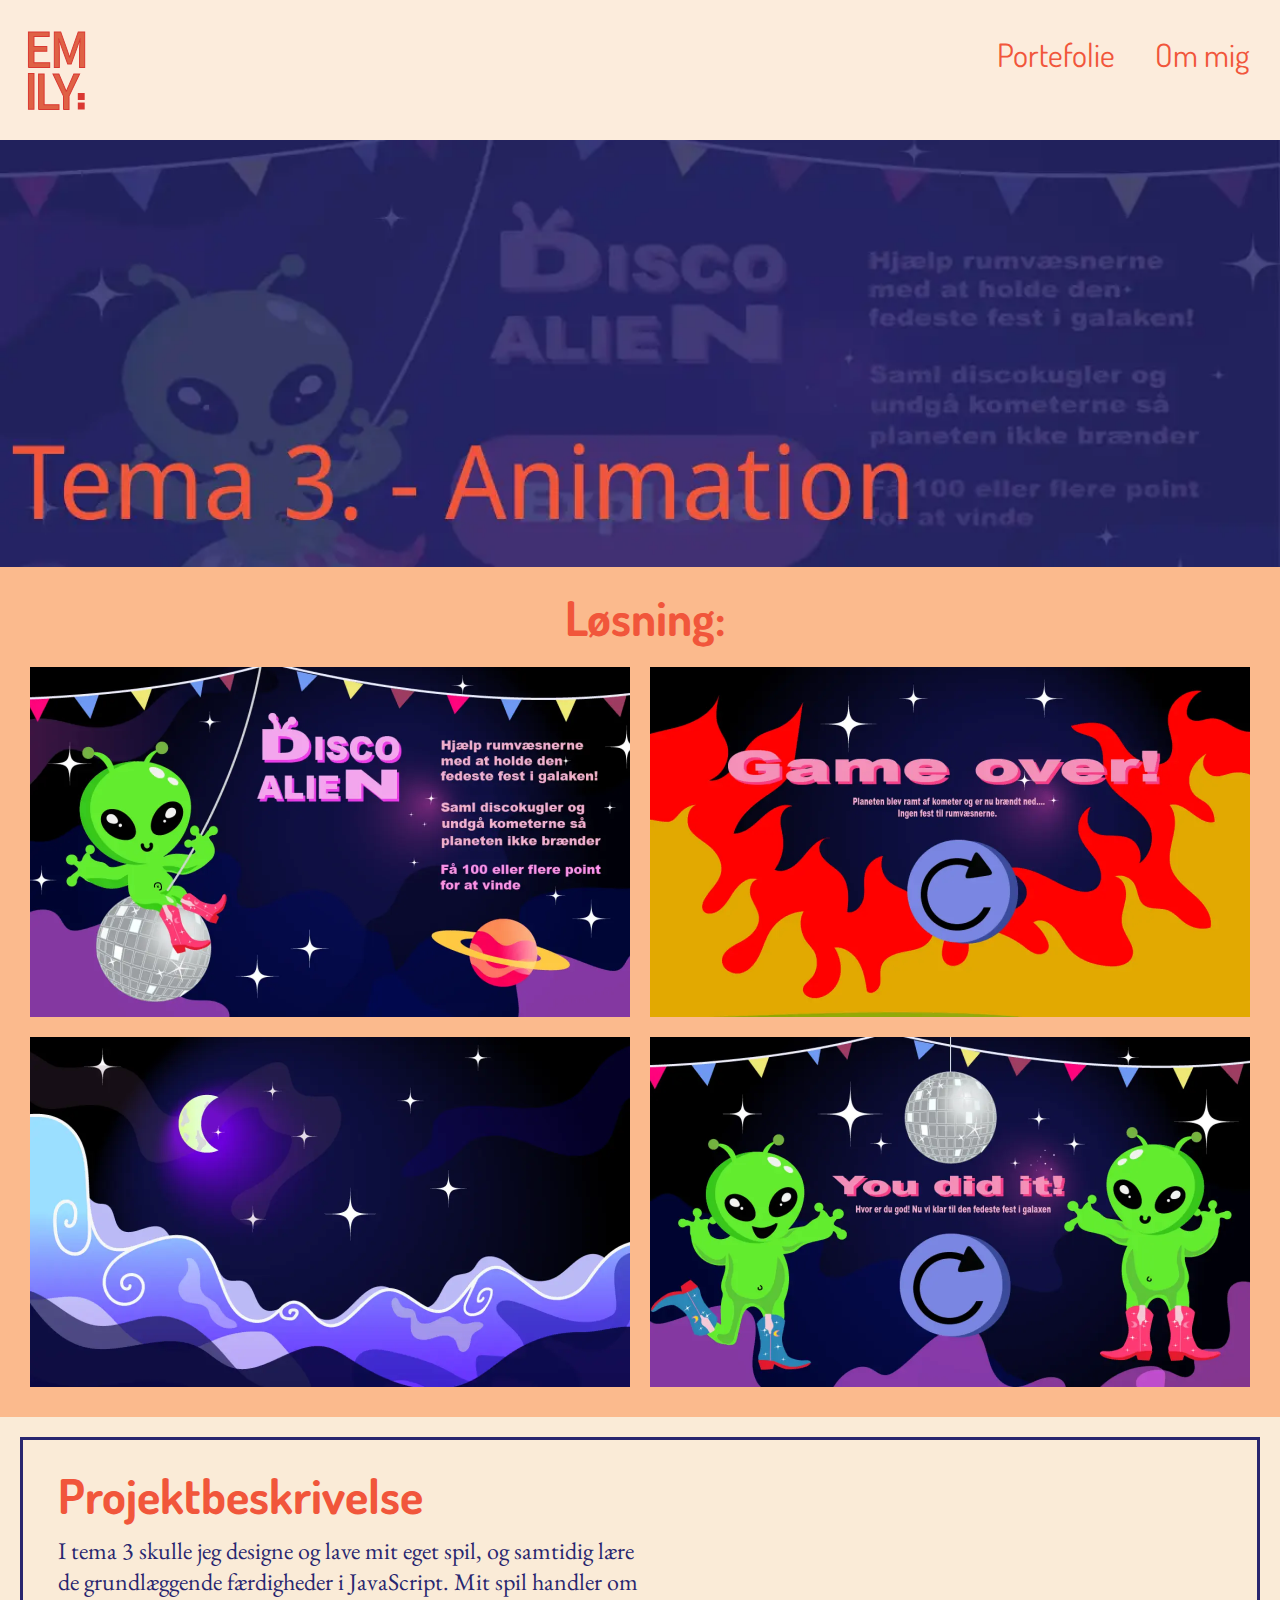
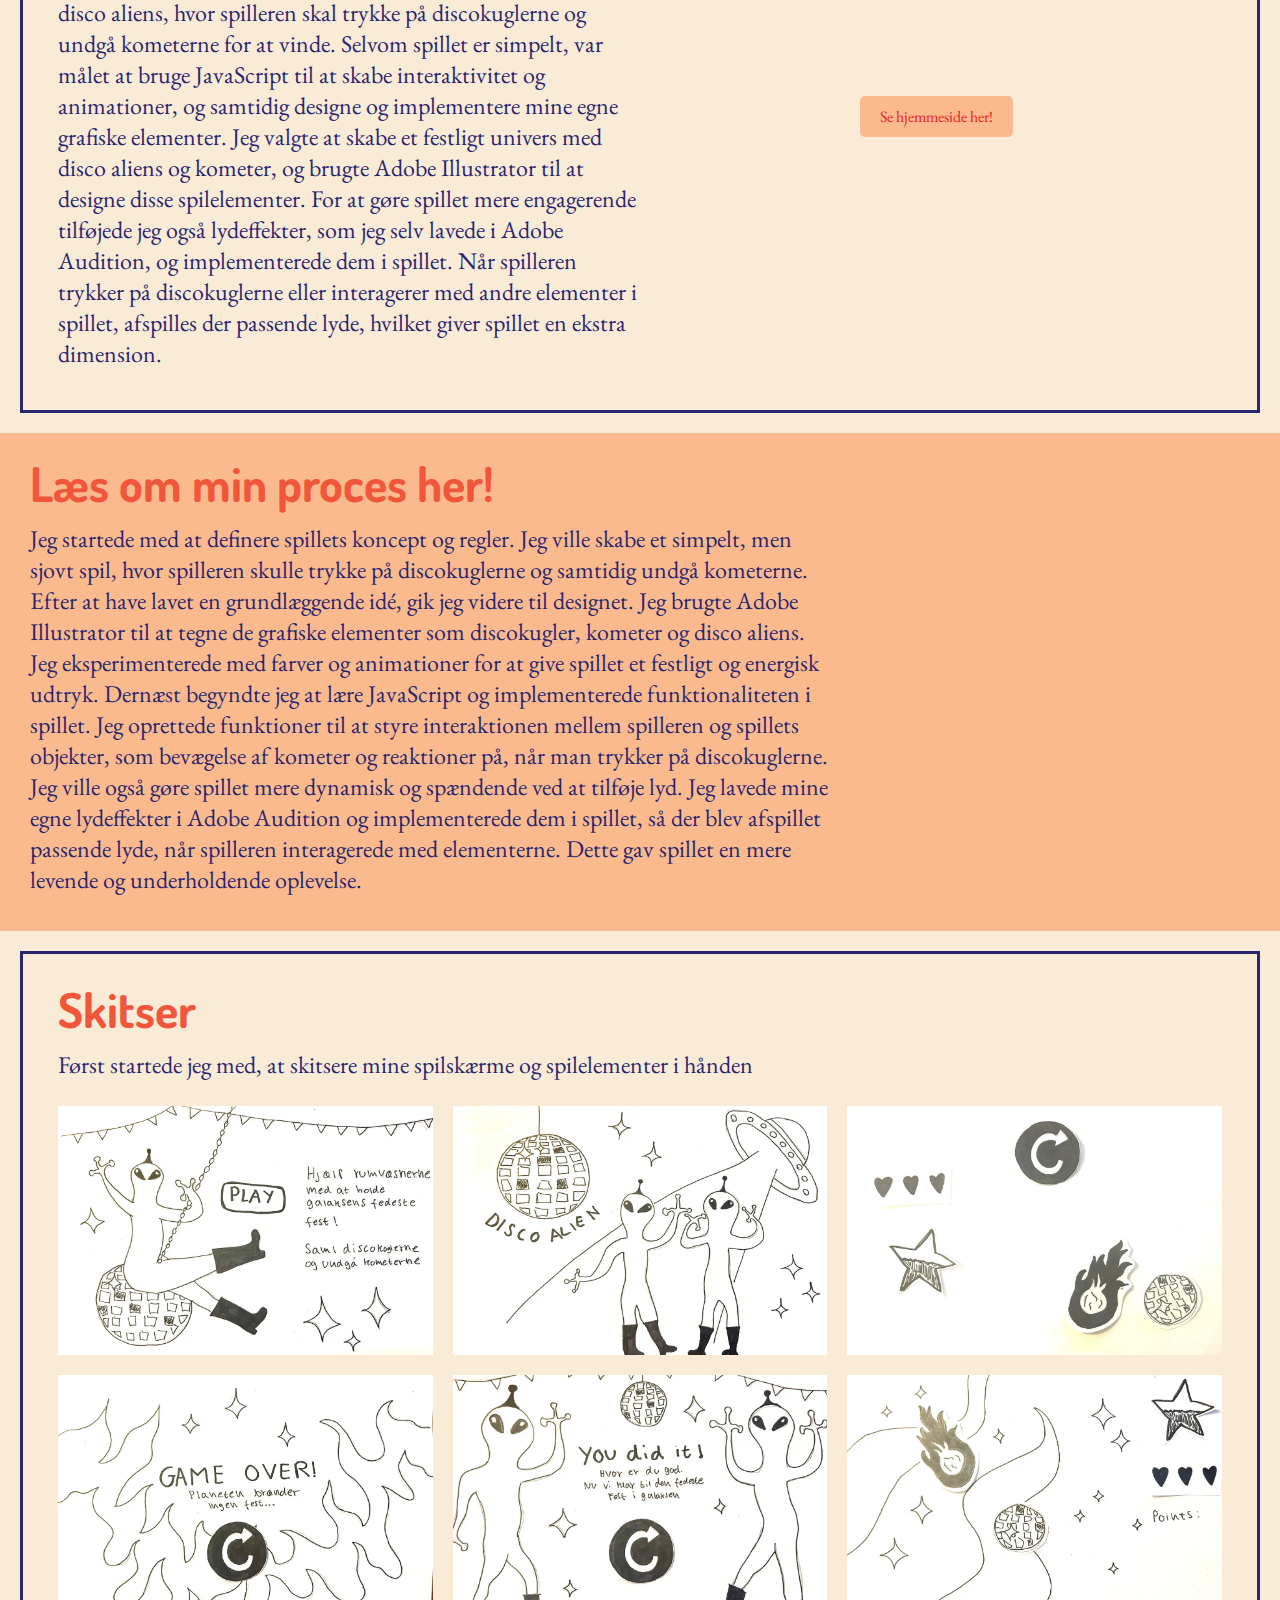
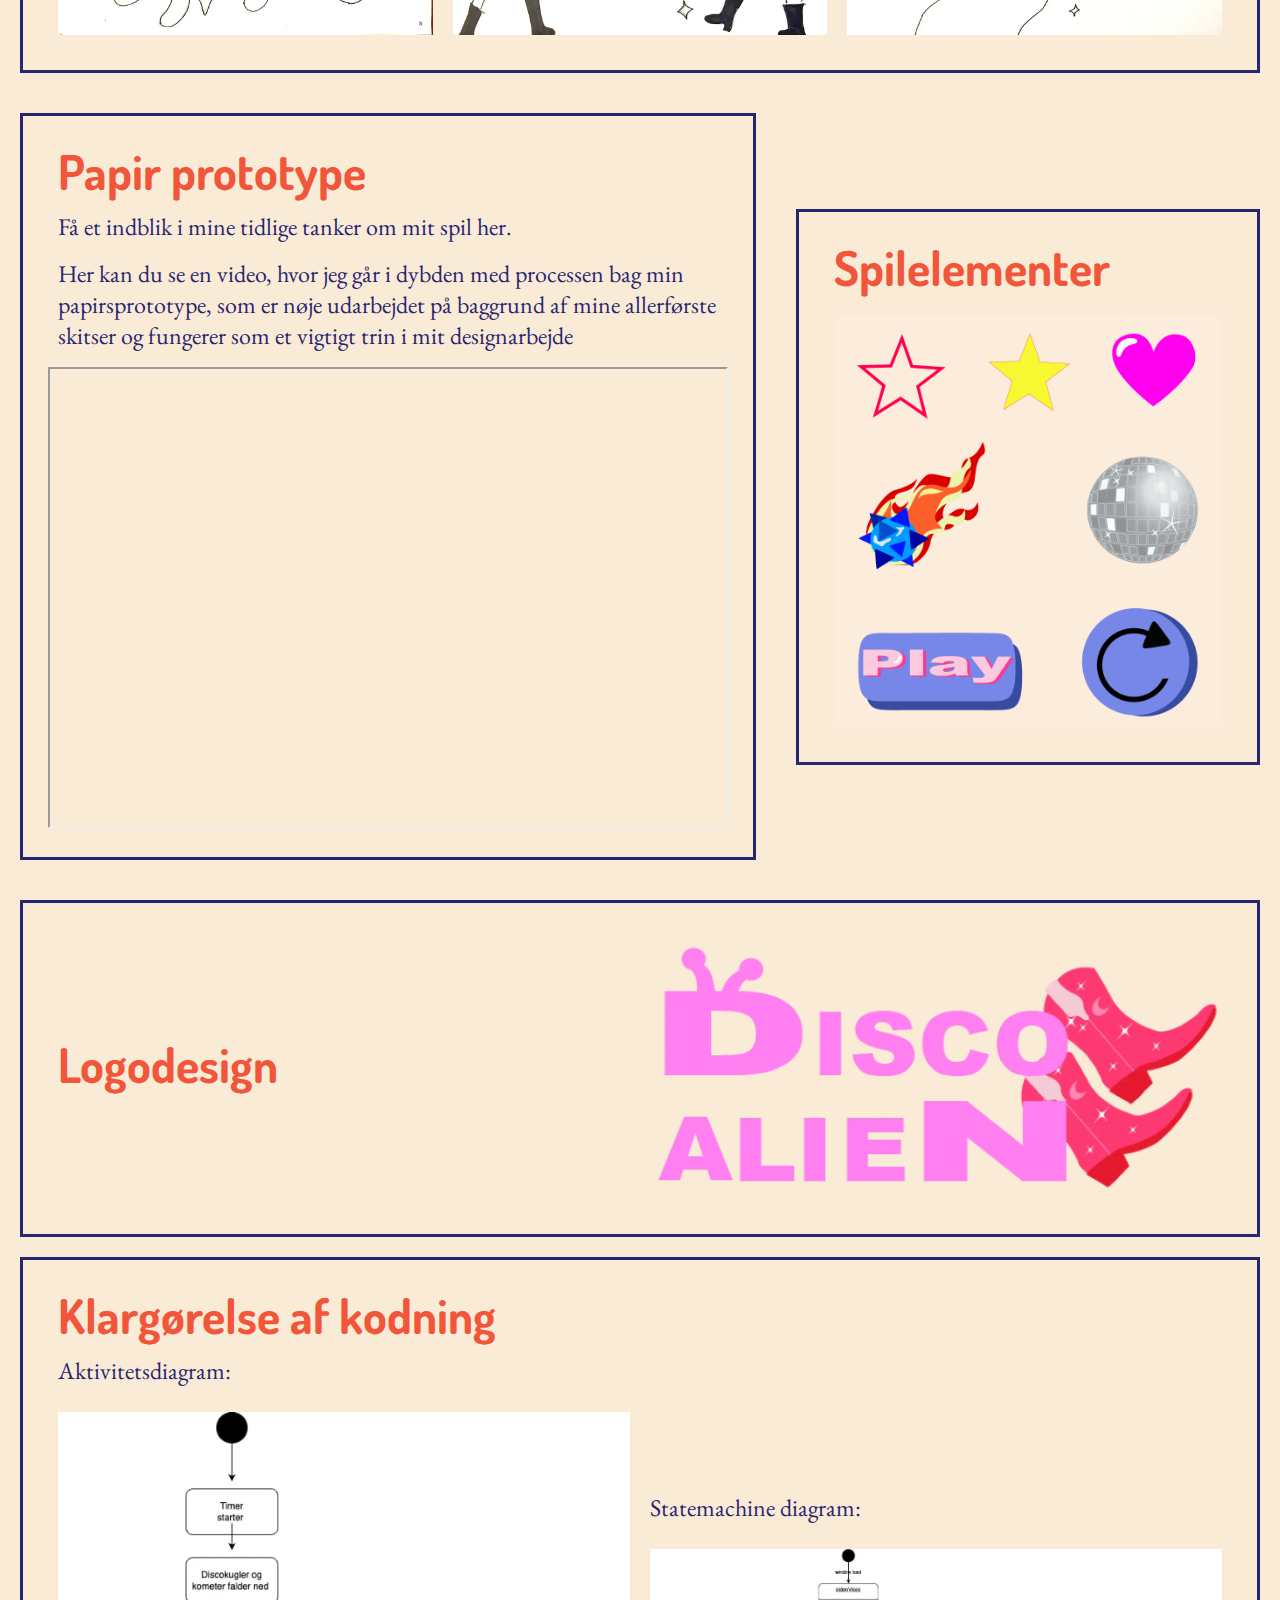
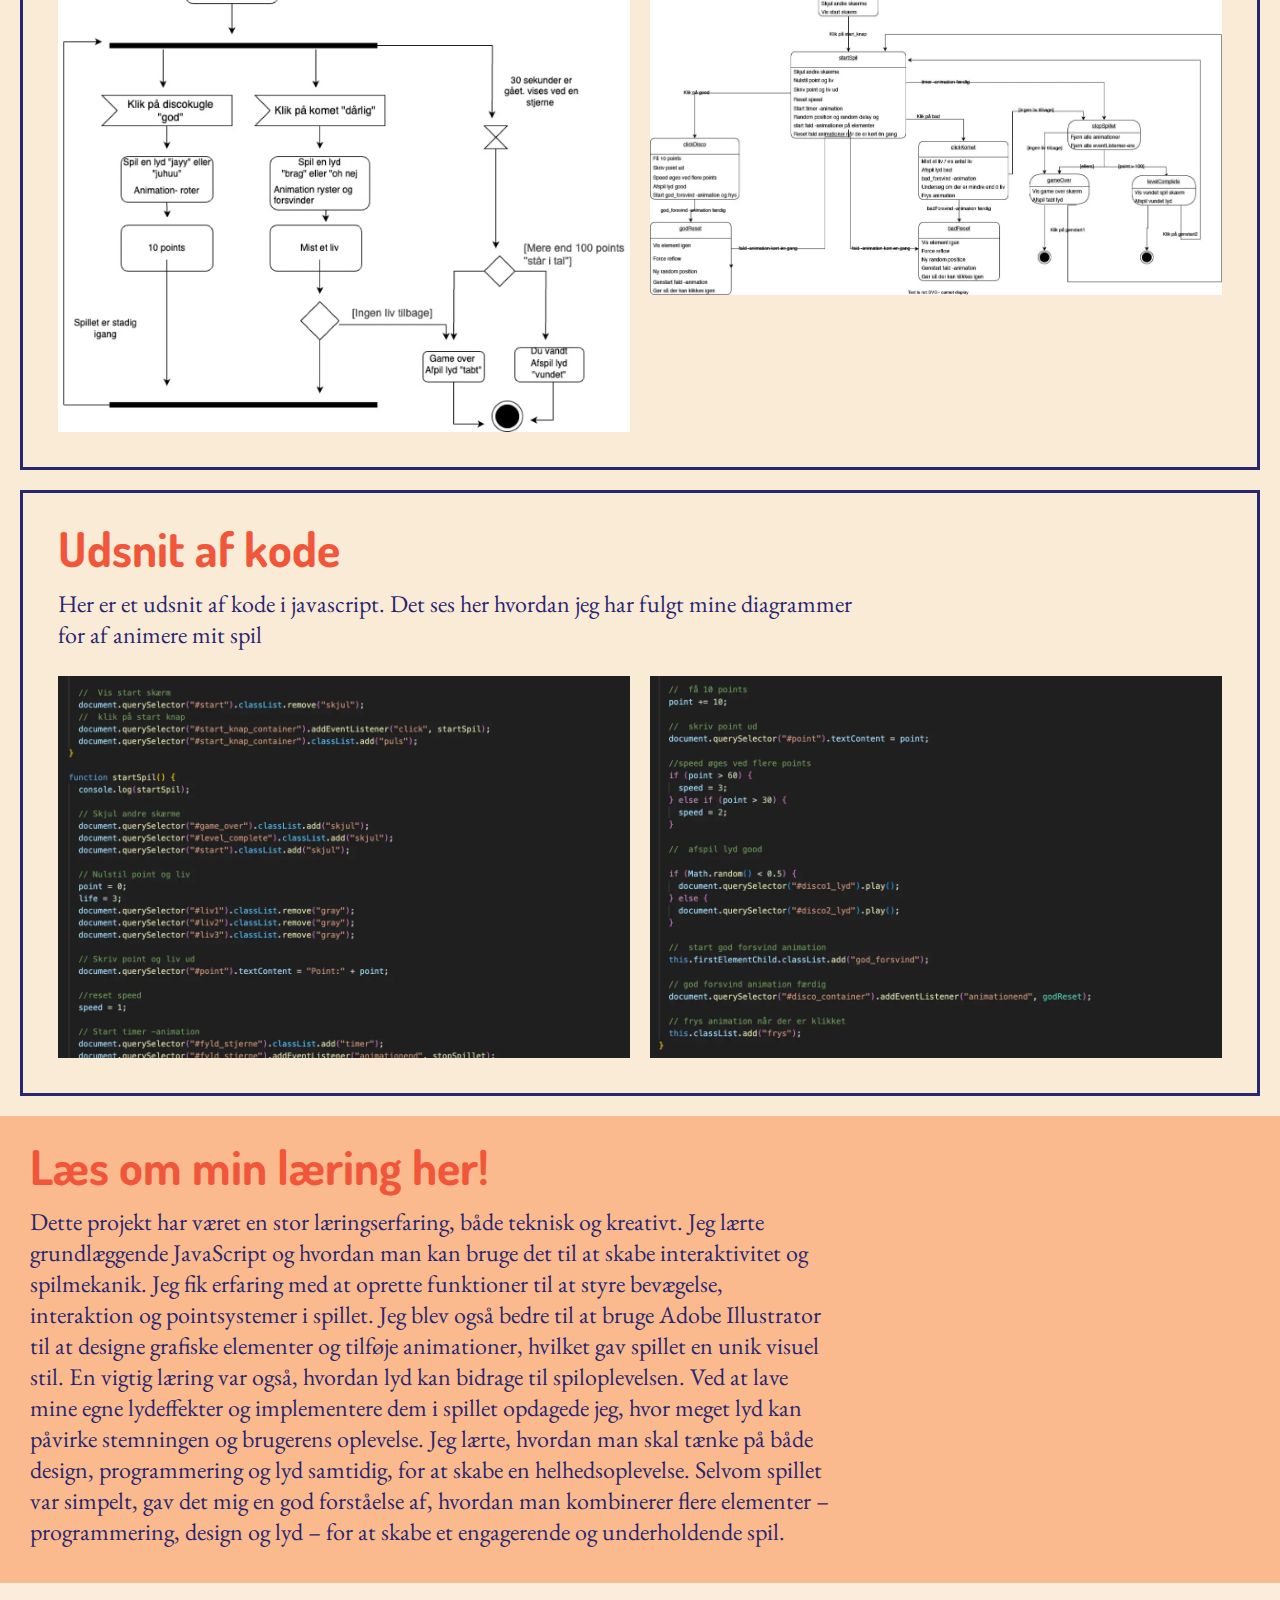
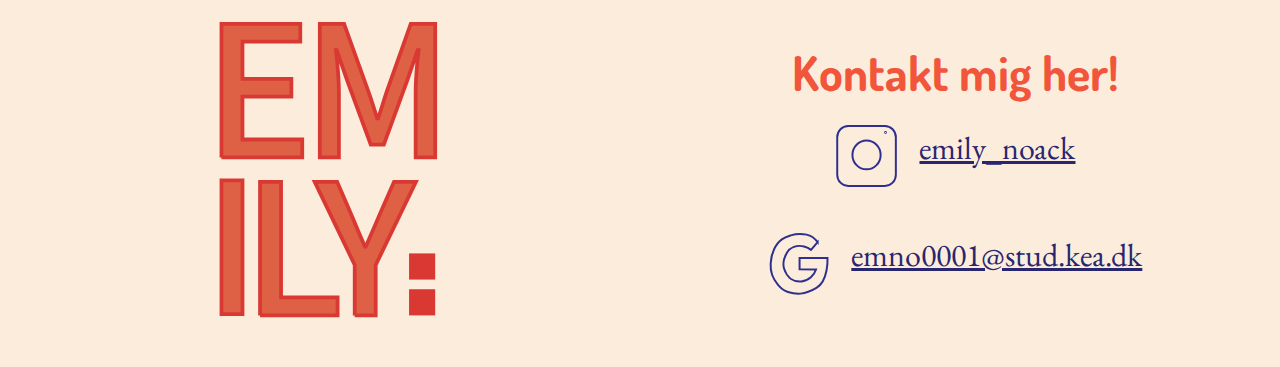
==== animation.html @ be8cc959 "init" ====
<!DOCTYPE html>
<html lang="da">

<head>
    <meta charset="UTF-8">
    <meta name="viewport" content="width=device-width, initial-scale=1.0">
    <link rel="preconnect" href="https://fonts.googleapis.com">
    <link rel="preconnect" href="https://fonts.gstatic.com" crossorigin>
    <link
        href="https://fonts.googleapis.com/css2?family=Dosis:wght@200..800&family=EB+Garamond:ital,wght@0,400..800;1,400..800&family=Noto+Sans+SC:wght@100..900&display=swap"
        rel="stylesheet">
    <link rel="stylesheet" href="style.css">

    <title>Animation</title>
</head>

<body>
    <header>
        <div class="logo">
            <a href="index.html">
                <img src="img/logo.svg" alt="logo">
            </a>
        </div>
        <nav>
            <ul class="menu">
                <li><a href="portefolie.html">Portefolie</a></li>
                <li><a href="om.html">Om mig</a></li>
            </ul>
            <div class="burger">
                <div class="line"></div>
                <div class="line"></div>
                <div class="line"></div>
            </div>
        </nav>
    </header>

    <main>

        <img class="hero_img" src="img/hero/herospil.webp" alt="">

        <div class="orangeb">
            <h2 class="h2_overskrift">
                Løsning:
            </h2>
            <div class="grid_1-1">
                <img src="img/spil/dok21.webp" alt="">
                <img src="img/spil/dok22.webp" alt="">
                <img src="img/spil/dok23.webp" alt="">
                <img src="img/spil/dok24.webp" alt="">
            </div>

        </div>


        <div class="border">
            <div class="grid_1-1">
                <div>
                    <h2>Projektbeskrivelse</h2>
                    <p>I tema 3 skulle jeg designe og lave mit eget spil, og samtidig lære de grundlæggende færdigheder
                        i JavaScript. Mit spil
                        handler om disco aliens, hvor spilleren skal trykke på discokuglerne og undgå kometerne for at
                        vinde. Selvom spillet er
                        simpelt, var målet at bruge JavaScript til at skabe interaktivitet og animationer, og samtidig
                        designe og implementere
                        mine egne grafiske elementer. Jeg valgte at skabe et festligt univers med disco aliens og
                        kometer, og brugte Adobe
                        Illustrator til at designe disse spilelementer. For at gøre spillet mere engagerende tilføjede
                        jeg også lydeffekter, som
                        jeg selv lavede i Adobe Audition, og implementerede dem i spillet. Når spilleren trykker på
                        discokuglerne eller
                        interagerer med andre elementer i spillet, afspilles der passende lyde, hvilket giver spillet en
                        ekstra dimension.</p>
                </div>
                <a class="knap1" href="https://emilynoack.dk/kea/02_web/01_website/website/index.html">Se hjemmeside
                    her!</a>
            </div>
        </div>

        <div class="orangeb">
            <h2>Læs om min proces her!</h2>
            <p>Jeg startede med at definere spillets koncept og regler. Jeg ville skabe et simpelt, men sjovt spil, hvor
                spilleren
                skulle trykke på discokuglerne og samtidig undgå kometerne. Efter at have lavet en grundlæggende idé,
                gik jeg videre til
                designet. Jeg brugte Adobe Illustrator til at tegne de grafiske elementer som discokugler, kometer og
                disco aliens. Jeg
                eksperimenterede med farver og animationer for at give spillet et festligt og energisk udtryk. Dernæst
                begyndte jeg at
                lære JavaScript og implementerede funktionaliteten i spillet. Jeg oprettede funktioner til at styre
                interaktionen mellem
                spilleren og spillets objekter, som bevægelse af kometer og reaktioner på, når man trykker på
                discokuglerne. Jeg ville
                også gøre spillet mere dynamisk og spændende ved at tilføje lyd. Jeg lavede mine egne lydeffekter i
                Adobe Audition og
                implementerede dem i spillet, så der blev afspillet passende lyde, når spilleren interagerede med
                elementerne. Dette gav
                spillet en mere levende og underholdende oplevelse.</p>
        </div>

        <div class="border">
            <h2>Skitser</h2>
            <p>Først startede jeg med, at skitsere mine spilskærme og spilelementer i hånden</p>
            <div class="grid_1-1-1">
                <img src="img/spil/skitse1spil.webp" alt="skitse1">
                <img src="img/spil/skitse2spil.webp" alt="skitse2">
                <img src="img/spil/skitse3spil.webp" alt="skitse3">
                <img src="img/spil/skitse4spil.webp" alt="skitse4">
                <img src="img/spil/skitse5spil.webp" alt="skitse5">
                <img src="img/spil/skitse6spil.webp" alt="skitse6">
            </div>
        </div>

        <div class="grid_1-1">
            <div class="border">
                <h2>Papir prototype</h2>
                <p>Få et indblik i mine tidlige tanker om mit spil her.</p>
                <p>Her kan du se en video, hvor jeg går i dybden med processen bag min papirsprototype, som er nøje
                    udarbejdet på baggrund
                    af mine allerførste skitser og fungerer som et vigtigt trin i mit designarbejde</p>
                <iframe class="video" width="280" height="200"
                    src="https://www.youtube.com/embed/tL1UjH1EBmk?si=UHPE0DF0QE2sYAF0" title="YouTube video player"
                    allow="accelerometer; autoplay; clipboard-write; encrypted-media; gyroscope; picture-in-picture; web-share"
                    referrerpolicy="strict-origin-when-cross-origin" allowfullscreen></iframe>
            </div>


            <div class="border">
                <h2>Spilelementer</h2>
                <img src="img/spil/Artboard.webp" alt="spil_elementer">
            </div>
        </div>


        <div class="border">
            <div class="grid_1-1">
                <h2>Logodesign</h2>
                <img src="img/spil/logospil.webp" alt="logo">
            </div>
        </div>

        <div class="border">
            <h2>Klargørelse af kodning</h2>
            <div class="grid_1-1">
                <div>
                    <p>Aktivitetsdiagram:</p>
                    <img src="img/spil/aktivitetsdiagram.webp" alt="diagram1">
                </div>

                <div>
                    <p>Statemachine diagram:</p>
                    <img src="img/spil/statediagram.webp" alt="diagram2">
                </div>
            </div>
        </div>

        <div class="border">
            <h2>Udsnit af kode</h2>
            <p>Her er et udsnit af kode i javascript. Det ses her hvordan jeg har fulgt mine diagrammer for af animere
                mit spil</p>
            <div class="grid_1-1">
                <img src="img/spil/kode1spil.webp" alt="kode1">
                <img src="img/spil/kode2spil.webp" alt="">
            </div>
        </div>

        <div class="orangeb">
            <h2>Læs om min læring her!</h2>
            <p>Dette projekt har været en stor læringserfaring, både teknisk og kreativt. Jeg lærte grundlæggende
                JavaScript og hvordan
                man kan bruge det til at skabe interaktivitet og spilmekanik. Jeg fik erfaring med at oprette funktioner
                til at styre
                bevægelse, interaktion og pointsystemer i spillet. Jeg blev også bedre til at bruge Adobe Illustrator
                til at designe
                grafiske elementer og tilføje animationer, hvilket gav spillet en unik visuel stil. En vigtig læring var
                også, hvordan
                lyd kan bidrage til spiloplevelsen. Ved at lave mine egne lydeffekter og implementere dem i spillet
                opdagede jeg, hvor
                meget lyd kan påvirke stemningen og brugerens oplevelse. Jeg lærte, hvordan man skal tænke på både
                design, programmering
                og lyd samtidig, for at skabe en helhedsoplevelse. Selvom spillet var simpelt, gav det mig en god
                forståelse af, hvordan
                man kombinerer flere elementer – programmering, design og lyd – for at skabe et engagerende og
                underholdende spil.  </p>

        </div>

    </main>

    <footer>
        <div class="grid_1-1">
            <a href="index.html"><img src="img/logo.svg" alt="logo" class="logo_footer"></a>

            <div>
                <h2>Kontakt mig her!</h2>

                <div class="tekst_footer">

                    <div class="social">
                        <img src="img/instagram.svg" alt="instagram">
                        <a href="https://www.instagram.com/emily__noack/">emily_noack</a>
                    </div>

                    <div class="social">
                        <img src="img/mail.svg" alt="mail">
                        <a href="mailto:emno0001@stud.kea.dk">emno0001@stud.kea.dk</a>
                    </div>

                </div>
            </div>
        </div>




    </footer>
    <script src="java.js"></script>
</body>

</html>
---- style.css ----
img {
  width: 100%;
  display: block;
  object-fit: cover;
  align-self: stretch;
  padding: 10px;
}

/* hero billede */

.hero_img{
  padding: 0;
  margin: 0;
}

.profilb{
  width: 70%;
}

.ikon{
  width: 40%;
}

main{
    background-color: antiquewhite;
    min-height: 100vh; /* Gør at main fylder mindst hele skærmens højde */
}

body{
    min-height: 100vh; /* Gør at main fylder mindst hele skærmens højde */ 
}


* {
  margin: 0;
  padding: 0;
  box-sizing: border-box;
}

header {
  position: sticky;
  top: 0;
  display: flex;
  justify-content: space-between;
  align-items: center;
  padding: 20px;
  background-color: #FCECDC;
  z-index: 1000;
  
}

.logo img {
  width: 100px;
  height: 100px;
  width: auto; /* Sætter en standardbredde (eller en specifik værdi) */
  object-fit: none; /* Ændrer object-fit, så billederne ikke bliver beskåret */
  padding: 0; /* Hvis der er noget padding på menu- eller footer-billederne, kan du fjerne det */
}

nav {
  display: flex;
  align-items: center;
}

.menu {
  display: flex;
  list-style: none;
  margin: 0;
  padding: 0;
}

.menu li {
  margin-right: 20px;
}

.menu li:last-child {
  margin-right: 0;
}

.menu a {
  display: block;
  padding: 10px;
  color: #F1563B;
  text-decoration: none;
  transition: color 0.3s;
  text-align: end;
  font-family: Dosis;
  font-size: 2rem;

}

.menu a:hover {
  color: #28266F;
}

.burger {
  width: 30px;
  height: 20px;
  cursor: pointer;
  z-index: 1000;
}

.burger, .menu{
    z-index: 1000;
}

.burger .line {
  width: 100%;
  height: 2px;
  background-color: #F1563B;
  margin-bottom: 5px;
  transition: 0.2s linear;
  
}
.burger {
  position: relative;
  display: none;
}


@media screen and (max-width: 1000px) {
  .menu {
    display: none;
  }
  .burger {
    display: block;
  }
  .burger.active .line:nth-child(1) {
    transform: rotate(45deg) translate(5px, 5px);
    transition: 0.2s linear;
  }

  .burger.active .line:nth-child(2) {
    opacity: 0;
    transition: 0.15s linear;
  }

  .burger.active .line:nth-child(3) {
    transform: rotate(-45deg) translate(5px, -5px);
    transition: 0.2s linear;
  }

  nav.active .menu {
    display: block;
    background-color: #FCECDC;
    position: absolute;
    top: 94px;
    left: 0;
    width: 100%;
    box-shadow: 0 10px 10px rgba(181, 18, 18, 0.1);
    z-index: 20;
  }

  nav.active .menu li {
    margin: 10px 20px;
  }

  nav.active .menu a {
    font-size: 24px;
  }


}



/* footer */


footer{
    background-color: #FCECDC;
    padding: 20px;
    text-align: center;  /* Centrerer tekst og billeder horisontalt */

}


.logo_footer{
    width: auto;  /* Angiver en fleksibel bredde på logoet */
    height: auto;  /* Bevarer proportionerne af logoet */
    margin: 0 auto;  /* Centrerer logoet */
    display: block;  /* Gør logoet til et blok-element, så margin kan virke */

}

.tekst_footer{
   display: grid;
    grid-template-rows: auto auto;
    justify-items: center; /* Center the items horizontally */
    gap: 20px; /* Adds space between rows */
}

.social{
    display: flex;
    align-items: center; /* Centers items vertically */
    justify-content: center; /* Ensures items are horizontally centered */
}

.social img{
     margin-right: 10px; /* Adds space between image and text */
}

.social a{
    text-align: center; /* Centers the text under the image */
}

/* skrift */

h1{
    font-family: Noto Sans SC;
    font-size: 2rem;

}


h2{
    font-family: Dosis;
    color:#F1563B ;
    font-size: 2rem;
    margin-left: 10px;
}

.h2_overskrift{
    text-align: center;
}

p{
    font-family: EB Garamond;
    color: #28266F;
    margin-bottom: 1rem;
    font-size: 1rem;
    margin-left: 10px;
}

a{
  font-family: 'EB Garamond', serif; /* Brug korrekt skrifttypenavn */
  color: #28266F;
  margin-bottom: 1rem;
  font-size: 1rem;

}

li{
 font-family: EB Garamond;
    color: #28266F;
    margin-bottom: 1rem;
    font-size: 1rem;   
}


@media (min-width: 1024px) {
   .grid_1-1{
    display: grid;
    grid-template-columns: 1fr 1fr;
    align-items: center;
    
    
   } 
   

  h2{
    font-size: 3rem;
    margin-bottom: 10px;
  } 

  p{
    font-size: 1.5rem;
    max-width: 800px;
  }

  .border{
     height: 250px;
  }

  .knap1{
    
     width: fit-content; /* Sørg for, at knappen kun fylder indholdets bredde */
     height: fit-content;
     align-self: center; /* Centrer knappen vertikalt */
     justify-self: center; /* Centrer knappen horisontalt */
     font-size: 3rem;
    
  }

  .grid_2-3 {
    display: grid;
    grid-template-columns: 1fr 1fr;
    gap: 20px;
    padding: 20px;

}



.border {
        height: auto; /* Undgå fast højde for overlap */
    }

  .grid_1-1-1{
    display: grid;
    grid-template-columns: 1fr 1fr 1fr;
    align-items: center;
  }

.grid_3 {
    display: grid; /* Aktiverer CSS Grid layout */
    grid-template-columns: 1fr 1fr; /* To kolonner */
    grid-template-rows: auto auto; /* To rækker */
   
    
}

.grid_3 .border:nth-child(1) {
    grid-column: 1; /* Uddannelse i venstre kolonne */
    grid-row: 1; /* Første række */
}

.grid_3 .border:nth-child(3) {
    grid-column: 1; /* Interesser i venstre kolonne */
    grid-row: 2; /* Anden række */
}

.grid_3 .border:nth-child(2) {
    grid-column: 2; /* Kompetencer i højre kolonne */
    grid-row: 1 / span 2; /* Strækker sig over begge rækker */
}

.profilt{
  align-items: center;
}

.profilb{
  width: 75%;
}

.logo_footer{
  width: 40%;
}

.ikon{
  width: 60%;
}

.grid_2-1{
  display: grid;
  grid-template-columns: 2fr 1fr;
}

.grid_1-2{
  display: grid;
  grid-template-columns: 1fr 2fr;
  align-items: center;
}

a{
  font-size: 2rem;
}

.video{
  width: 680px;
  height: 461px;
}

}
  

/* baggrund og border/stroke */

.orangeb{
    background-color: #FBBA8D;
    padding: 20px;
}

.border{
    border: 3px solid #28266F;
    background-color: transparent;
    padding: 25px;
    margin-left: 20px;
    margin-right: 20px;
    margin-top: 20px;
    margin-bottom: 20px;
}

.border2{
    border: 3px solid #28266F;
    background-color: transparent;
    padding: 10px;
    margin-left: 20px;
    margin-right: 20px;
    margin-top: 20px;
    margin-bottom: 20px;
    text-align: center;
}

.farvet-line {
    border: 0;  /* Fjerner den standard kant på <hr> */
    height: 50px;  /* Definerer højden af linjen */
    background-color: #FBBA8D;  /* Farven på linjen (ændre til ønsket farve) */
    width: 100%;  /* Bestemmer bredden på linjen, her 50% af containeren */
    
}

/* knapper */

.knap1 {
    display: inline-block;
    padding: 10px 20px;
    background-color: #FBBA8D;
    color: #ED1C25;
    text-align: center;
    text-decoration: none;
    border-radius: 5px;
    font-size: 16px; /* Standard tekststørrelse for mobil */
    transition: background-color 0.3s ease, transform 0.2s ease;
}

.knap1:hover {
    background-color: #28266F;
    transform: scale(1.1);
}


/* løsnings billeder i toppen af temaerne*/

.første_element{
    padding:30px;
    gap: 20px;
}
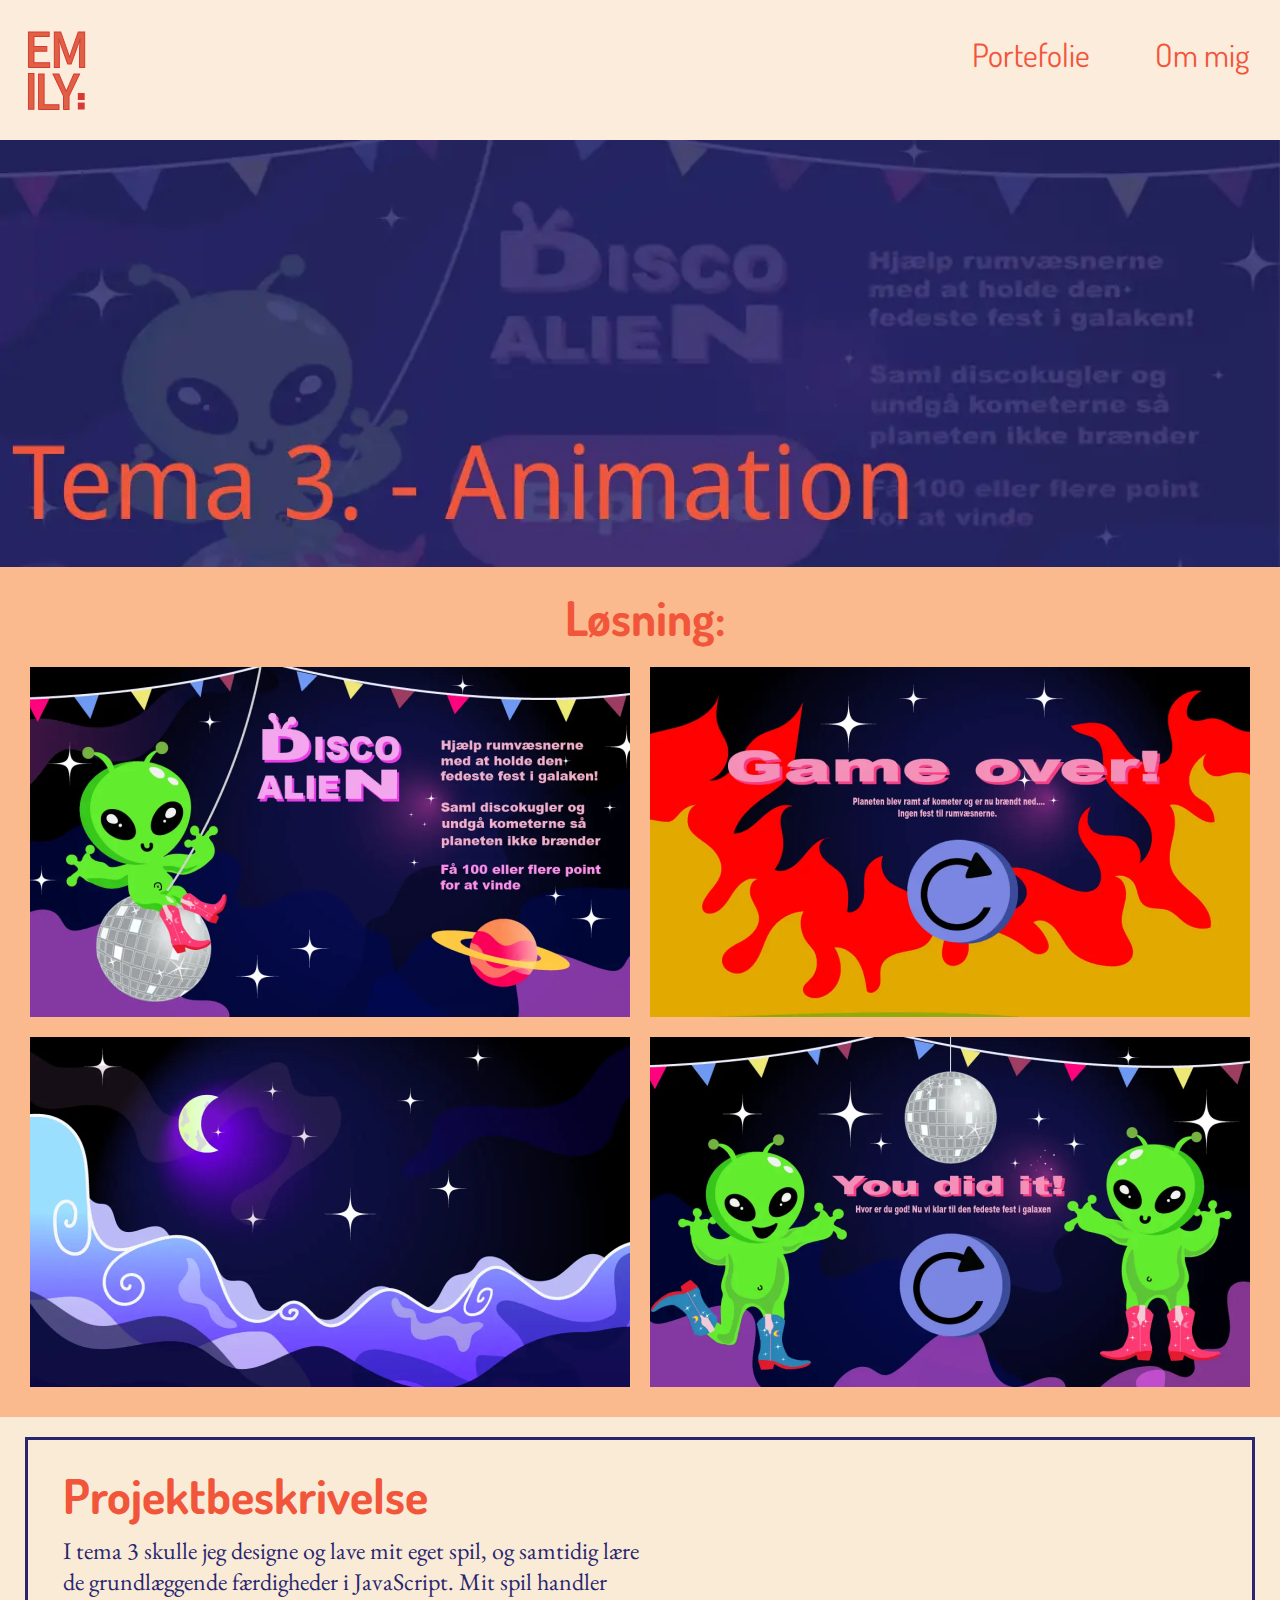
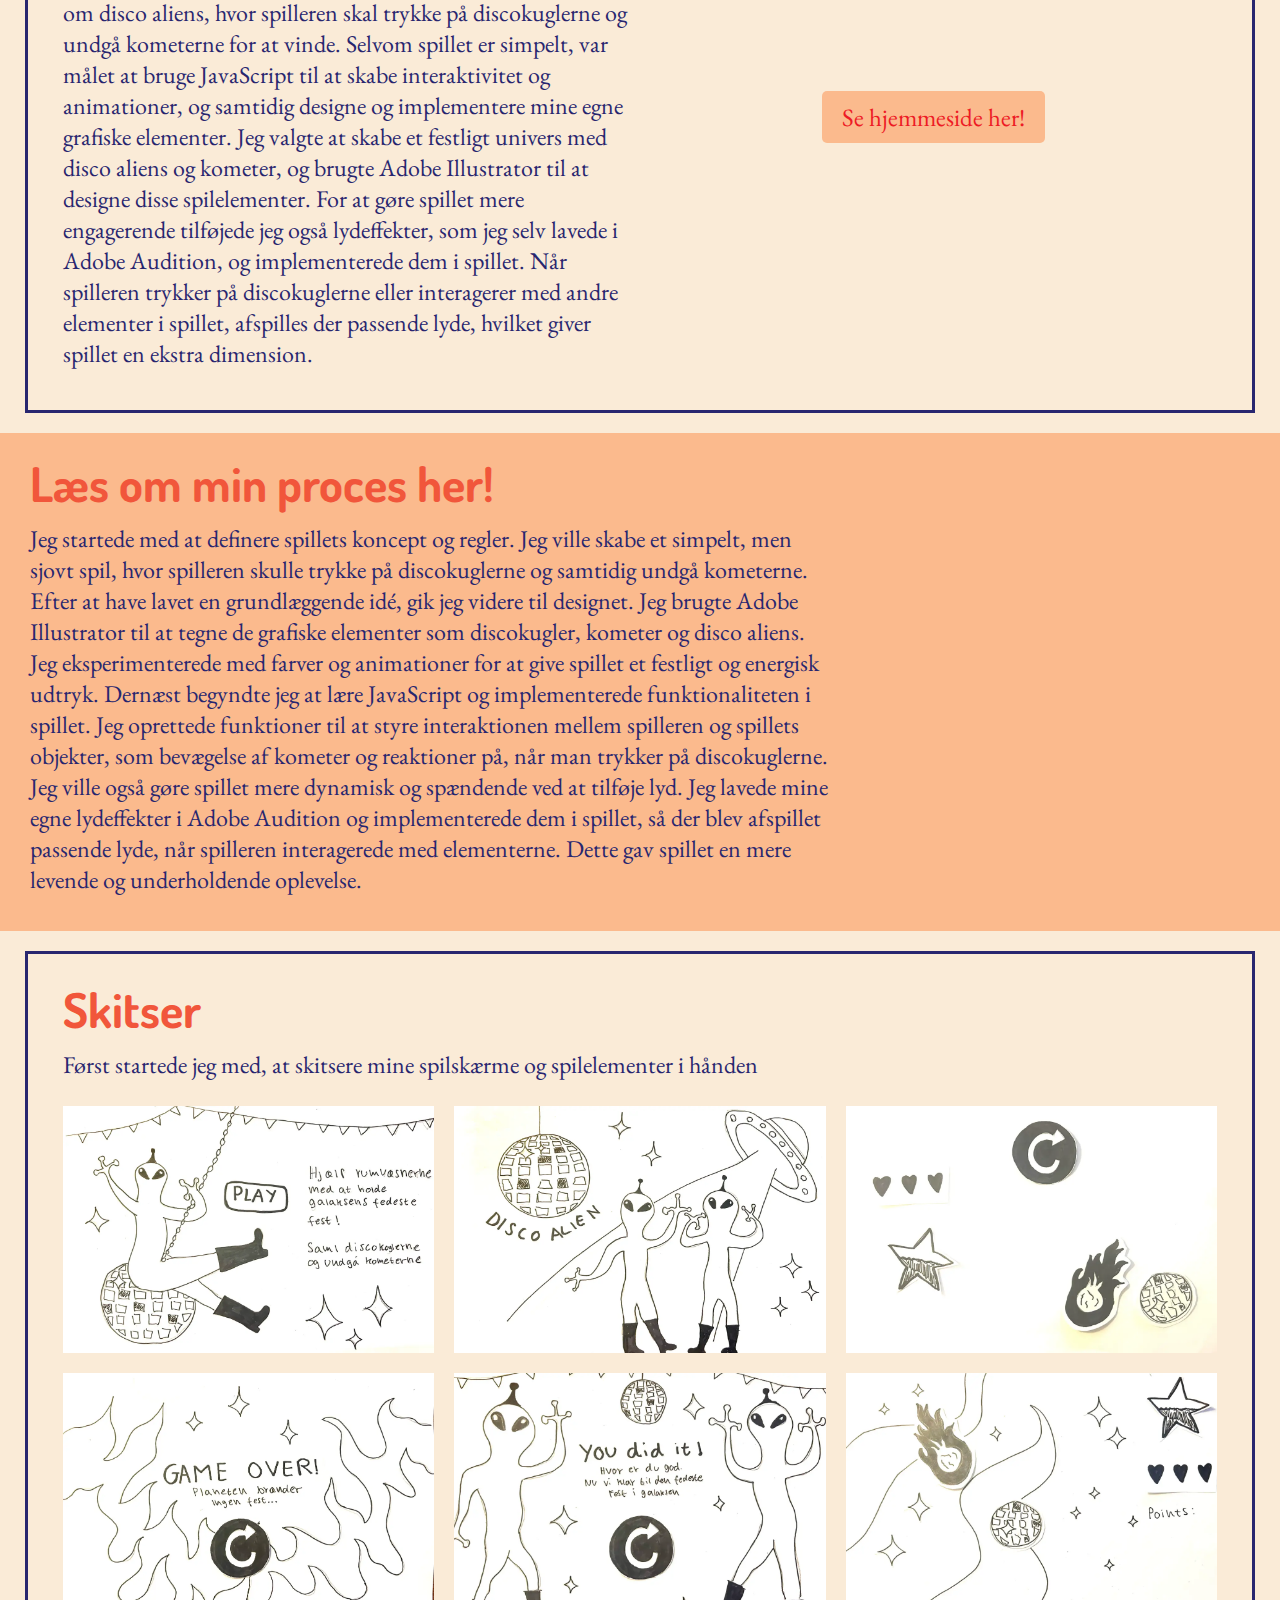
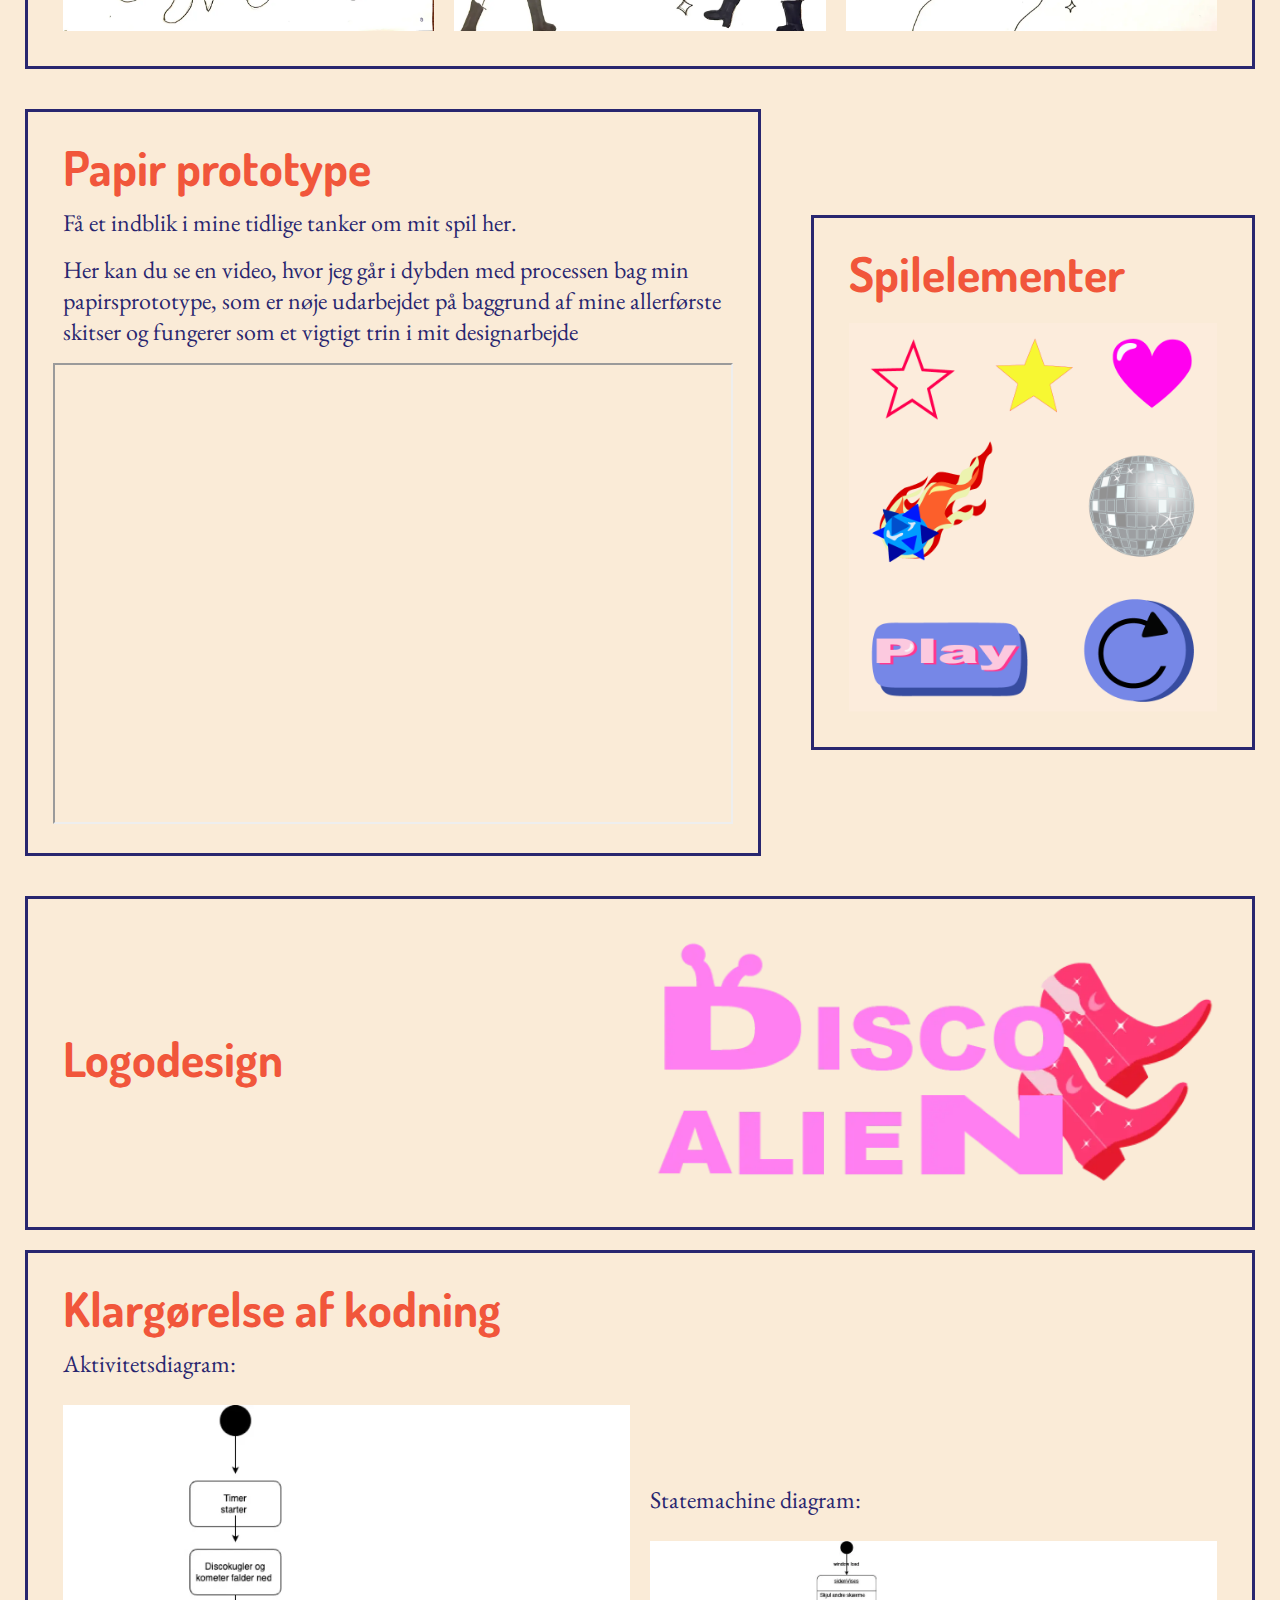
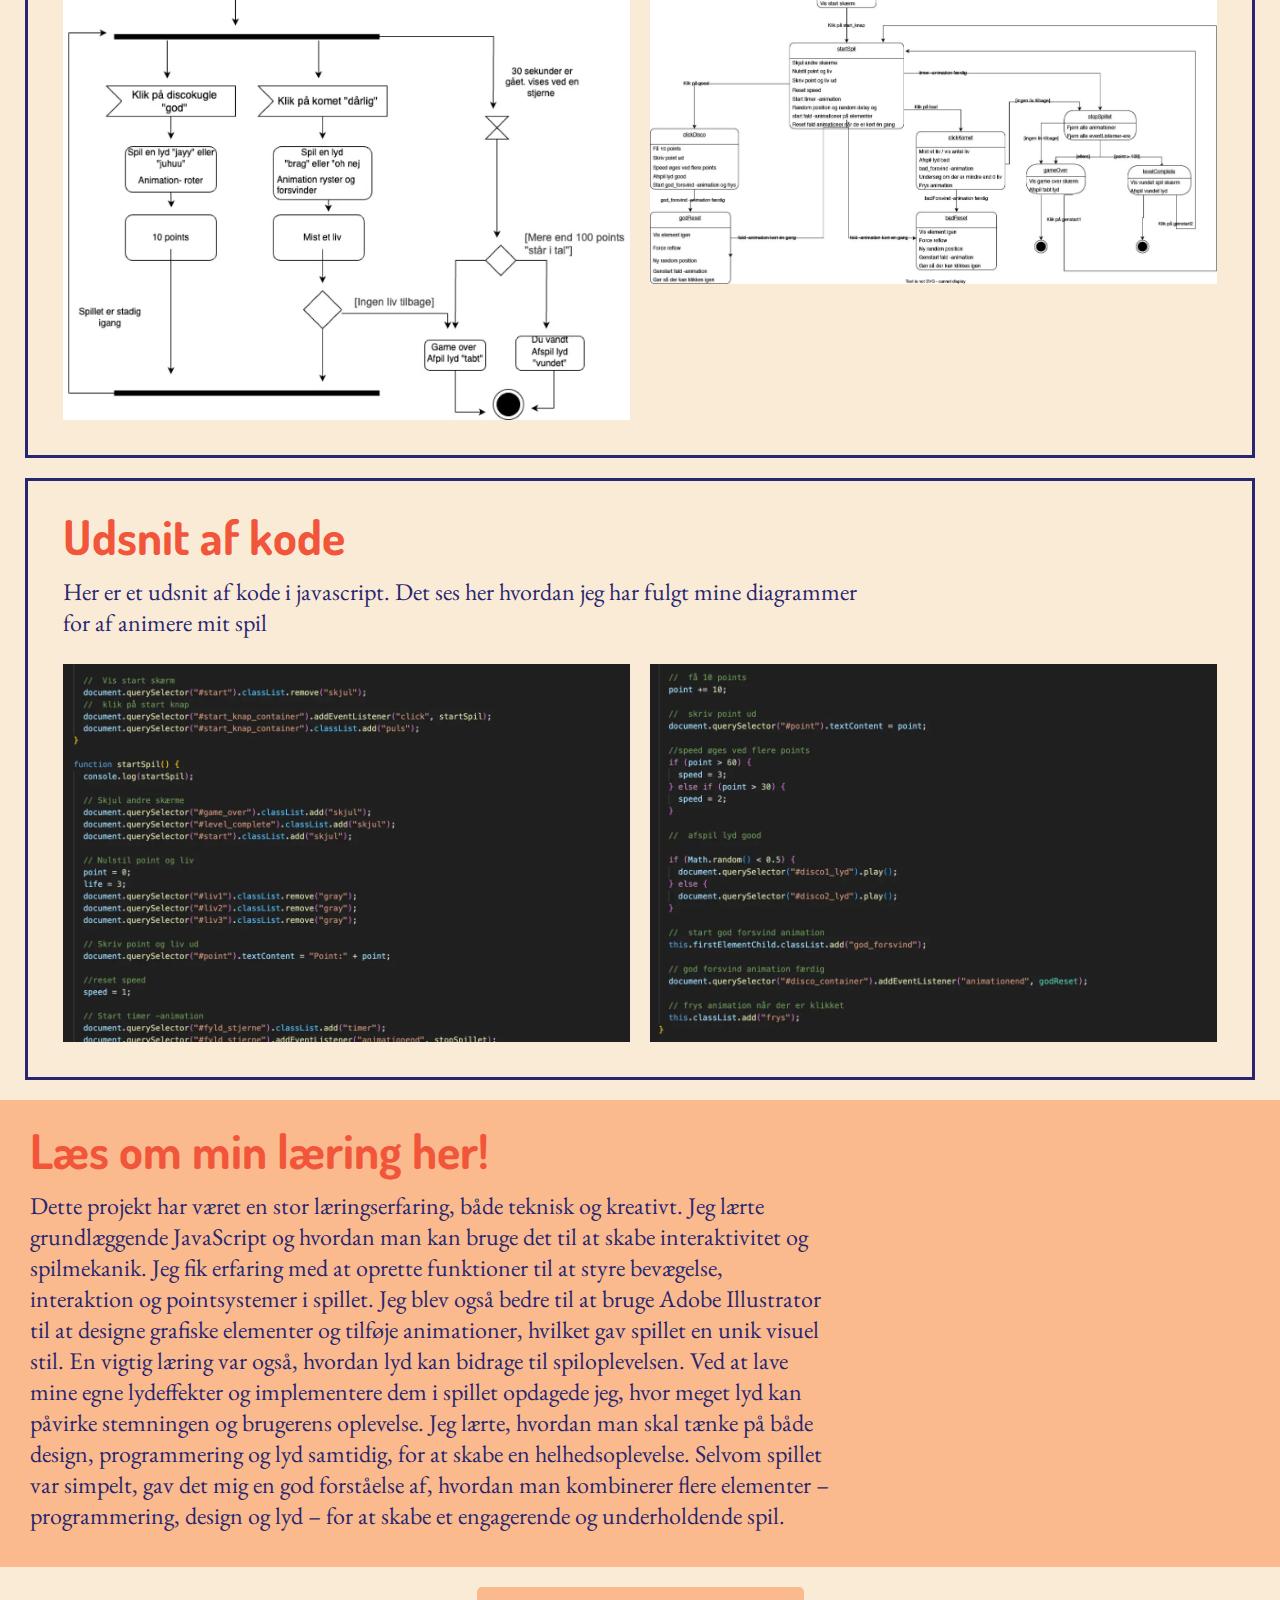
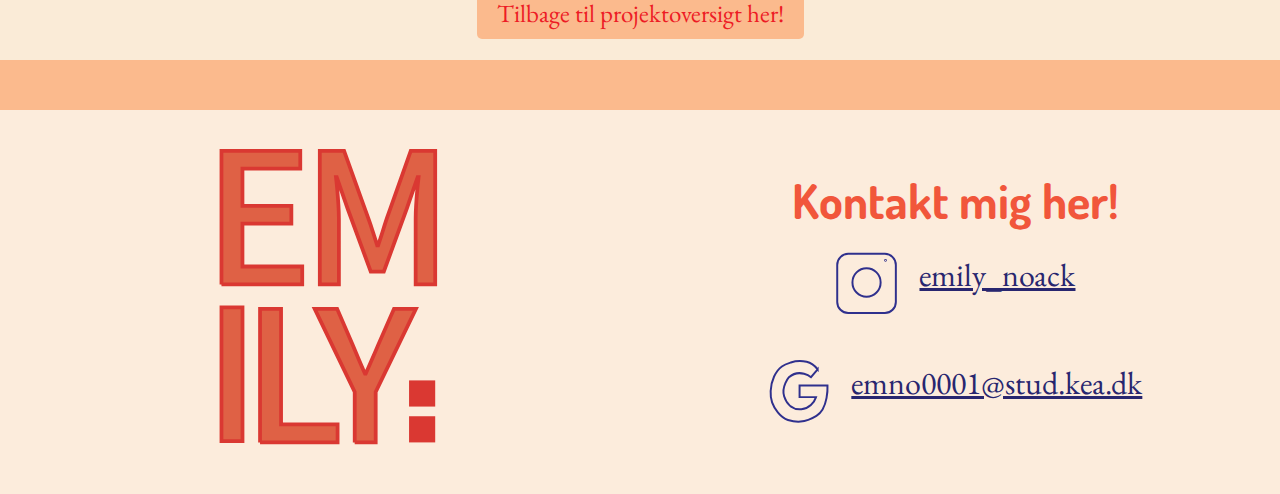
==== commit bd9d6de4: "knap2" ====
--- a/animation.html
+++ b/animation.html
@@ -6,6 +6,7 @@
     <meta name="viewport" content="width=device-width, initial-scale=1.0">
     <link rel="preconnect" href="https://fonts.googleapis.com">
     <link rel="preconnect" href="https://fonts.gstatic.com" crossorigin>
+    <link rel="icon" href="img/faveicon.svg">
     <link
         href="https://fonts.googleapis.com/css2?family=Dosis:wght@200..800&family=EB+Garamond:ital,wght@0,400..800;1,400..800&family=Noto+Sans+SC:wght@100..900&display=swap"
         rel="stylesheet">
@@ -71,7 +72,7 @@
                         interagerer med andre elementer i spillet, afspilles der passende lyde, hvilket giver spillet en
                         ekstra dimension.</p>
                 </div>
-                <a class="knap1" href="https://emilynoack.dk/kea/02_web/01_website/website/index.html">Se hjemmeside
+                <a class="knap1" href="https://emilynoack.dk/kea/04_animation/websitef%c3%a6rdig/index.html  ">Se hjemmeside
                     her!</a>
             </div>
         </div>
@@ -184,6 +185,12 @@
 
         </div>
 
+        <div class="knap2">
+            <a class="knap1" href="portefolie.html">Tilbage til projektoversigt her!</a>
+        </div>
+        
+        <hr class="farvet-line">
+
     </main>
 
     <footer>
--- a/style.css
+++ b/style.css
@@ -1,3 +1,4 @@
+/* styling af billeder */
 img {
   width: 100%;
   display: block;
@@ -7,7 +8,6 @@
 }
 
 /* hero billede */
-
 .hero_img{
   padding: 0;
   margin: 0;
@@ -23,13 +23,10 @@
 
 main{
     background-color: antiquewhite;
-    min-height: 100vh; /* Gør at main fylder mindst hele skærmens højde */
-}
-
-body{
-    min-height: 100vh; /* Gør at main fylder mindst hele skærmens højde */ 
-}
-
+}
+
+
+/* menu */
 
 * {
   margin: 0;
@@ -52,9 +49,9 @@
 .logo img {
   width: 100px;
   height: 100px;
-  width: auto; /* Sætter en standardbredde (eller en specifik værdi) */
-  object-fit: none; /* Ændrer object-fit, så billederne ikke bliver beskåret */
-  padding: 0; /* Hvis der er noget padding på menu- eller footer-billederne, kan du fjerne det */
+  width: auto;
+  object-fit: none; /* så billederne ikke bliver beskåret */
+  padding: 0;
 }
 
 nav {
@@ -170,41 +167,42 @@
 footer{
     background-color: #FCECDC;
     padding: 20px;
-    text-align: center;  /* Centrerer tekst og billeder horisontalt */
+    text-align: center; /* horisontalt */
 
 }
 
 
 .logo_footer{
-    width: auto;  /* Angiver en fleksibel bredde på logoet */
+    width: auto;  /* fleksibel bredde logoet */
     height: auto;  /* Bevarer proportionerne af logoet */
-    margin: 0 auto;  /* Centrerer logoet */
-    display: block;  /* Gør logoet til et blok-element, så margin kan virke */
+    margin: 0 auto;  /* Center logoet */
+    display: block;  /* blok-element, så margin kan virke */
 
 }
 
 .tekst_footer{
    display: grid;
     grid-template-rows: auto auto;
-    justify-items: center; /* Center the items horizontally */
-    gap: 20px; /* Adds space between rows */
-}
-
+    justify-items: center; /* horisontalt */
+    gap: 20px;
+}
+
+/* ikon og a styling footer */
 .social{
     display: flex;
-    align-items: center; /* Centers items vertically */
-    justify-content: center; /* Ensures items are horizontally centered */
+    align-items: center; /* vertikalt */
+    justify-content: center; /* horisontalt */
 }
 
 .social img{
-     margin-right: 10px; /* Adds space between image and text */
+     margin-right: 10px;
 }
 
 .social a{
-    text-align: center; /* Centers the text under the image */
-}
-
-/* skrift */
+    text-align: center;
+}
+
+/* Styling af skrift */
 
 h1{
     font-family: Noto Sans SC;
@@ -244,17 +242,19 @@
  font-family: EB Garamond;
     color: #28266F;
     margin-bottom: 1rem;
-    font-size: 1rem;   
-}
-
+    font-size: 1rem;
+    margin-left: 25px;   
+}
+
+/* Media for indhold */
 
 @media (min-width: 1024px) {
    .grid_1-1{
     display: grid;
     grid-template-columns: 1fr 1fr;
     align-items: center;
-    
-    
+
+
    } 
    
 
@@ -273,13 +273,13 @@
   }
 
   .knap1{
-    
-     width: fit-content; /* Sørg for, at knappen kun fylder indholdets bredde */
+
+     width: fit-content; /* knappen kun fylder indholdets bredde */
      height: fit-content;
-     align-self: center; /* Centrer knappen vertikalt */
-     justify-self: center; /* Centrer knappen horisontalt */
-     font-size: 3rem;
-    
+     align-self: center; /* vertikalt */
+     justify-self: center; /* horisontalt */
+
+
   }
 
   .grid_2-3 {
@@ -293,7 +293,7 @@
 
 
 .border {
-        height: auto; /* Undgå fast højde for overlap */
+    height: auto; /* ingen fast højde for overlap */
     }
 
   .grid_1-1-1{
@@ -303,32 +303,35 @@
   }
 
 .grid_3 {
-    display: grid; /* Aktiverer CSS Grid layout */
-    grid-template-columns: 1fr 1fr; /* To kolonner */
-    grid-template-rows: auto auto; /* To rækker */
-   
+    display: grid;
+    grid-template-columns: 1fr 1fr;
+    grid-template-rows: auto auto;
     
+    
 }
 
 .grid_3 .border:nth-child(1) {
-    grid-column: 1; /* Uddannelse i venstre kolonne */
-    grid-row: 1; /* Første række */
+    grid-column: 1; /* venstre kolonne */
+    grid-row: 1; /* første række */
 }
 
 .grid_3 .border:nth-child(3) {
-    grid-column: 1; /* Interesser i venstre kolonne */
-    grid-row: 2; /* Anden række */
+    grid-column: 1; /* venstre kolonne */
+    grid-row: 2; /* anden række */
 }
 
 .grid_3 .border:nth-child(2) {
-    grid-column: 2; /* Kompetencer i højre kolonne */
-    grid-row: 1 / span 2; /* Strækker sig over begge rækker */
-}
-
+    grid-column: 2; /* højre kolonne */
+    grid-row: 1 / span 2; /* første række - fylder 2 */
+}
+
+
+/* profil tekst */
 .profilt{
   align-items: center;
 }
 
+/* profil billede */
 .profilb{
   width: 75%;
 }
@@ -337,6 +340,7 @@
   width: 40%;
 }
 
+/* sociale ikoner footer */
 .ikon{
   width: 60%;
 }
@@ -366,21 +370,24 @@
 
 /* baggrund og border/stroke */
 
+/* orange farve bag tekst */
 .orangeb{
     background-color: #FBBA8D;
     padding: 20px;
 }
 
+/* stroke om tekst */
 .border{
     border: 3px solid #28266F;
     background-color: transparent;
     padding: 25px;
-    margin-left: 20px;
-    margin-right: 20px;
+    margin-left: 25px;
+    margin-right: 25px;
     margin-top: 20px;
     margin-bottom: 20px;
 }
 
+/* stroke om tekst center */
 .border2{
     border: 3px solid #28266F;
     background-color: transparent;
@@ -392,11 +399,12 @@
     text-align: center;
 }
 
+/* orange tom linje i bunden */
 .farvet-line {
-    border: 0;  /* Fjerner den standard kant på <hr> */
-    height: 50px;  /* Definerer højden af linjen */
-    background-color: #FBBA8D;  /* Farven på linjen (ændre til ønsket farve) */
-    width: 100%;  /* Bestemmer bredden på linjen, her 50% af containeren */
+    border: 0;
+    height: 50px; 
+    background-color: #FBBA8D;
+    width: 100%;
     
 }
 
@@ -410,13 +418,21 @@
     text-align: center;
     text-decoration: none;
     border-radius: 5px;
-    font-size: 16px; /* Standard tekststørrelse for mobil */
+    font-size: 25px;
     transition: background-color 0.3s ease, transform 0.2s ease;
 }
 
 .knap1:hover {
     background-color: #28266F;
     transform: scale(1.1);
+}
+
+.knap2{
+    margin-top: 20px;
+    margin-bottom: 5px;
+    display: flex;
+    justify-content: center; /* vandret */
+    align-items: center; /* lodret */
 }
 
 
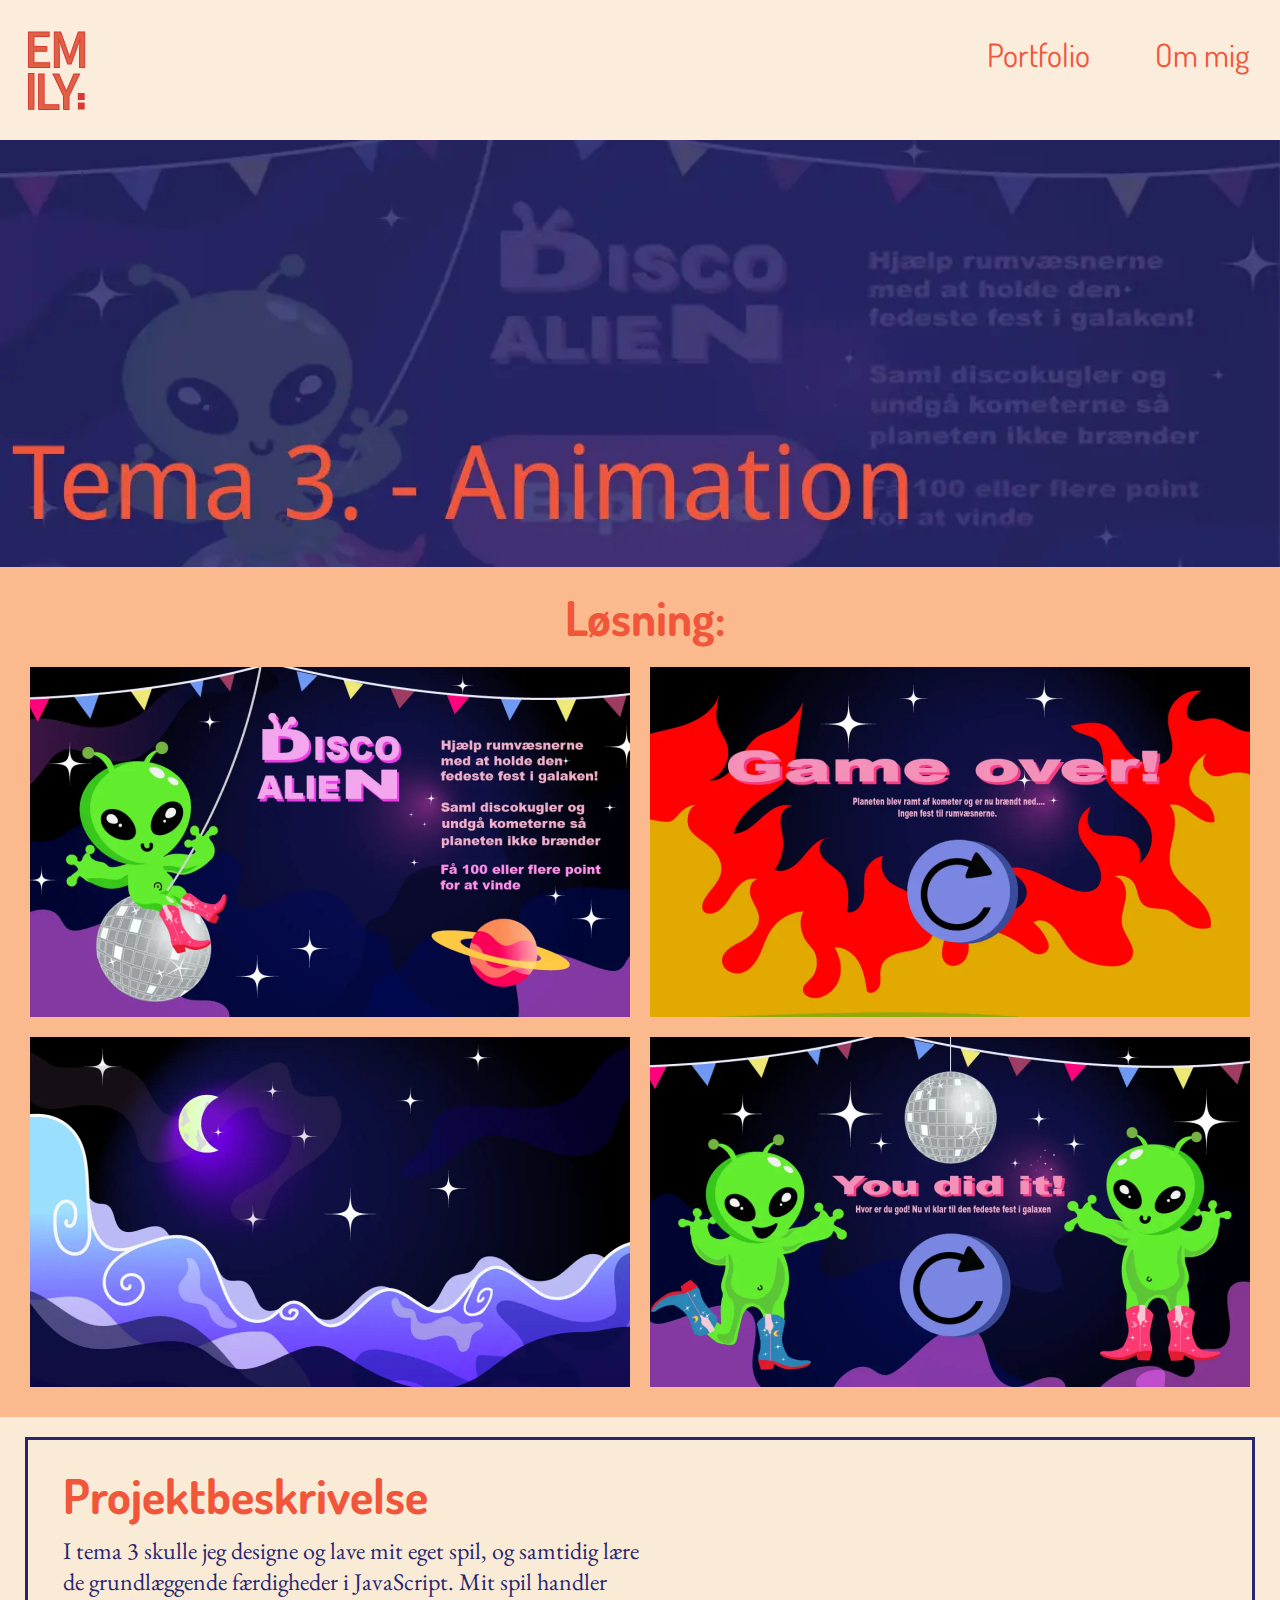
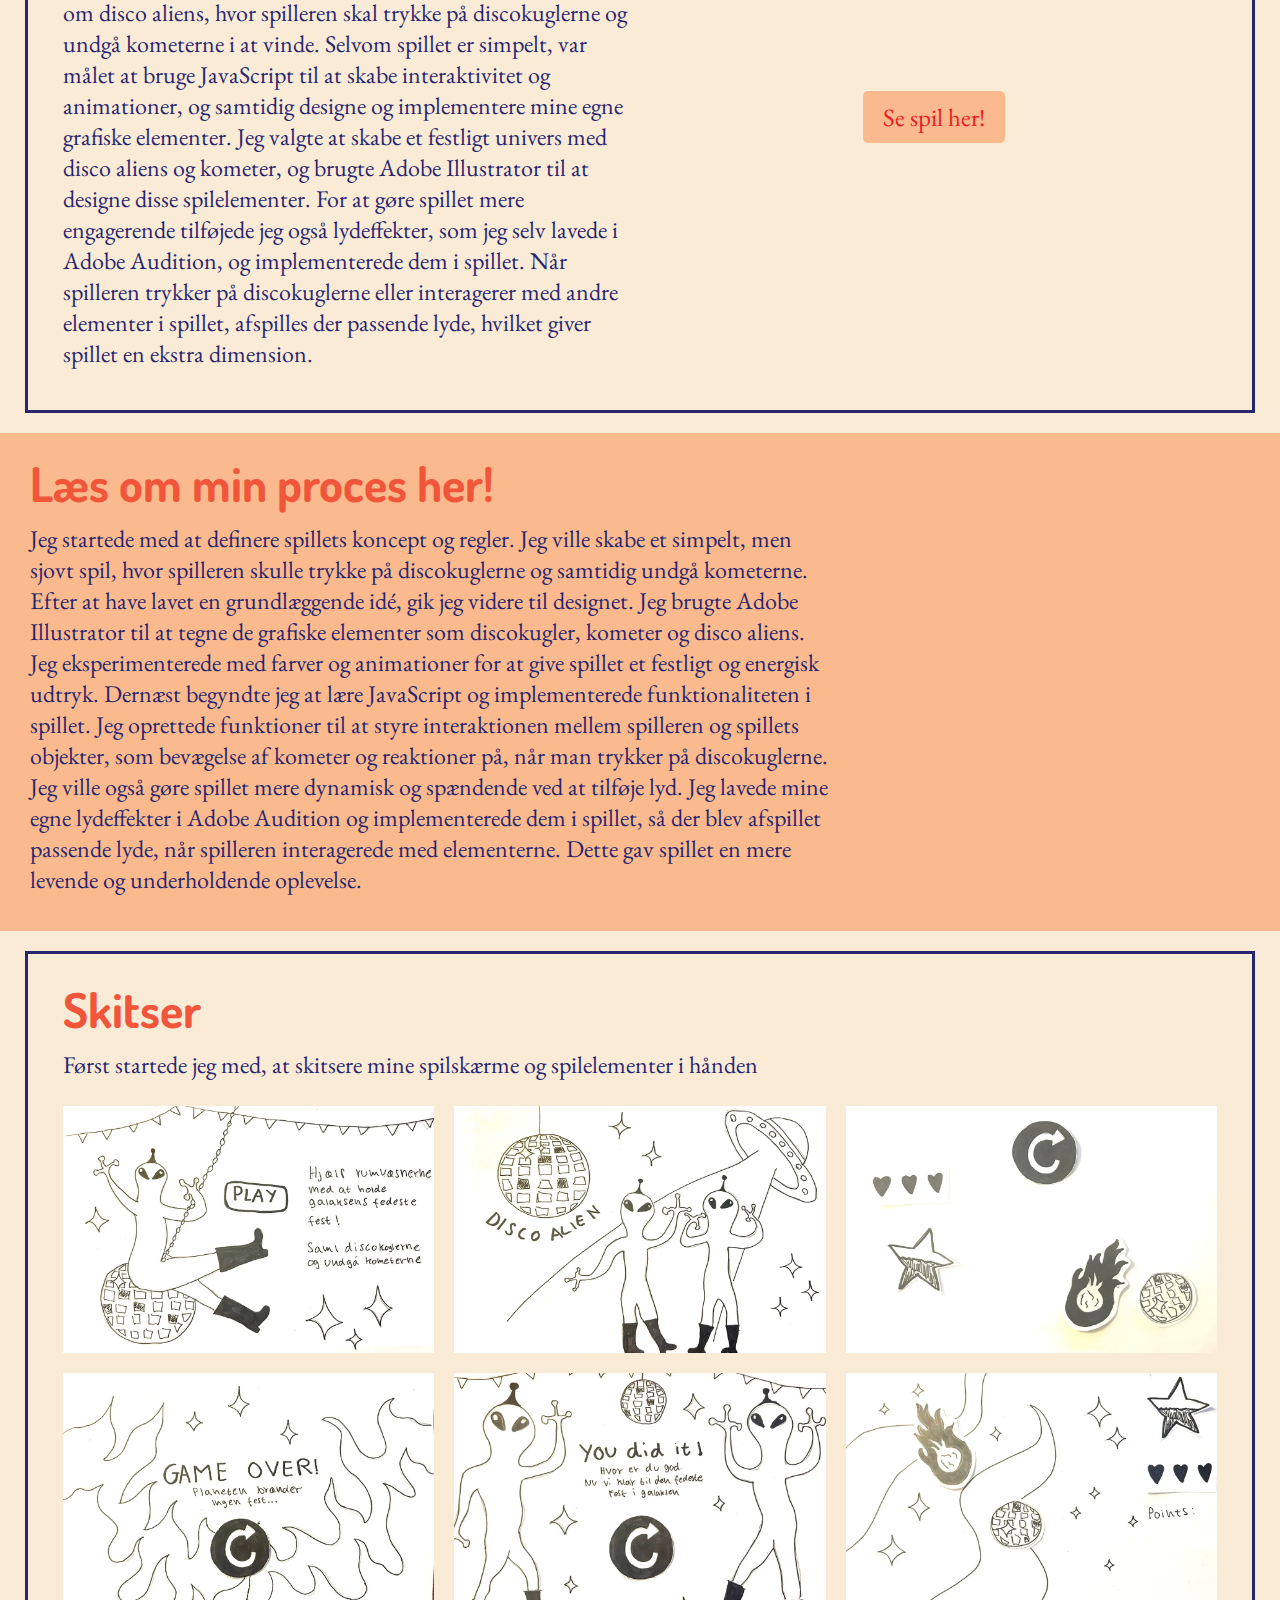
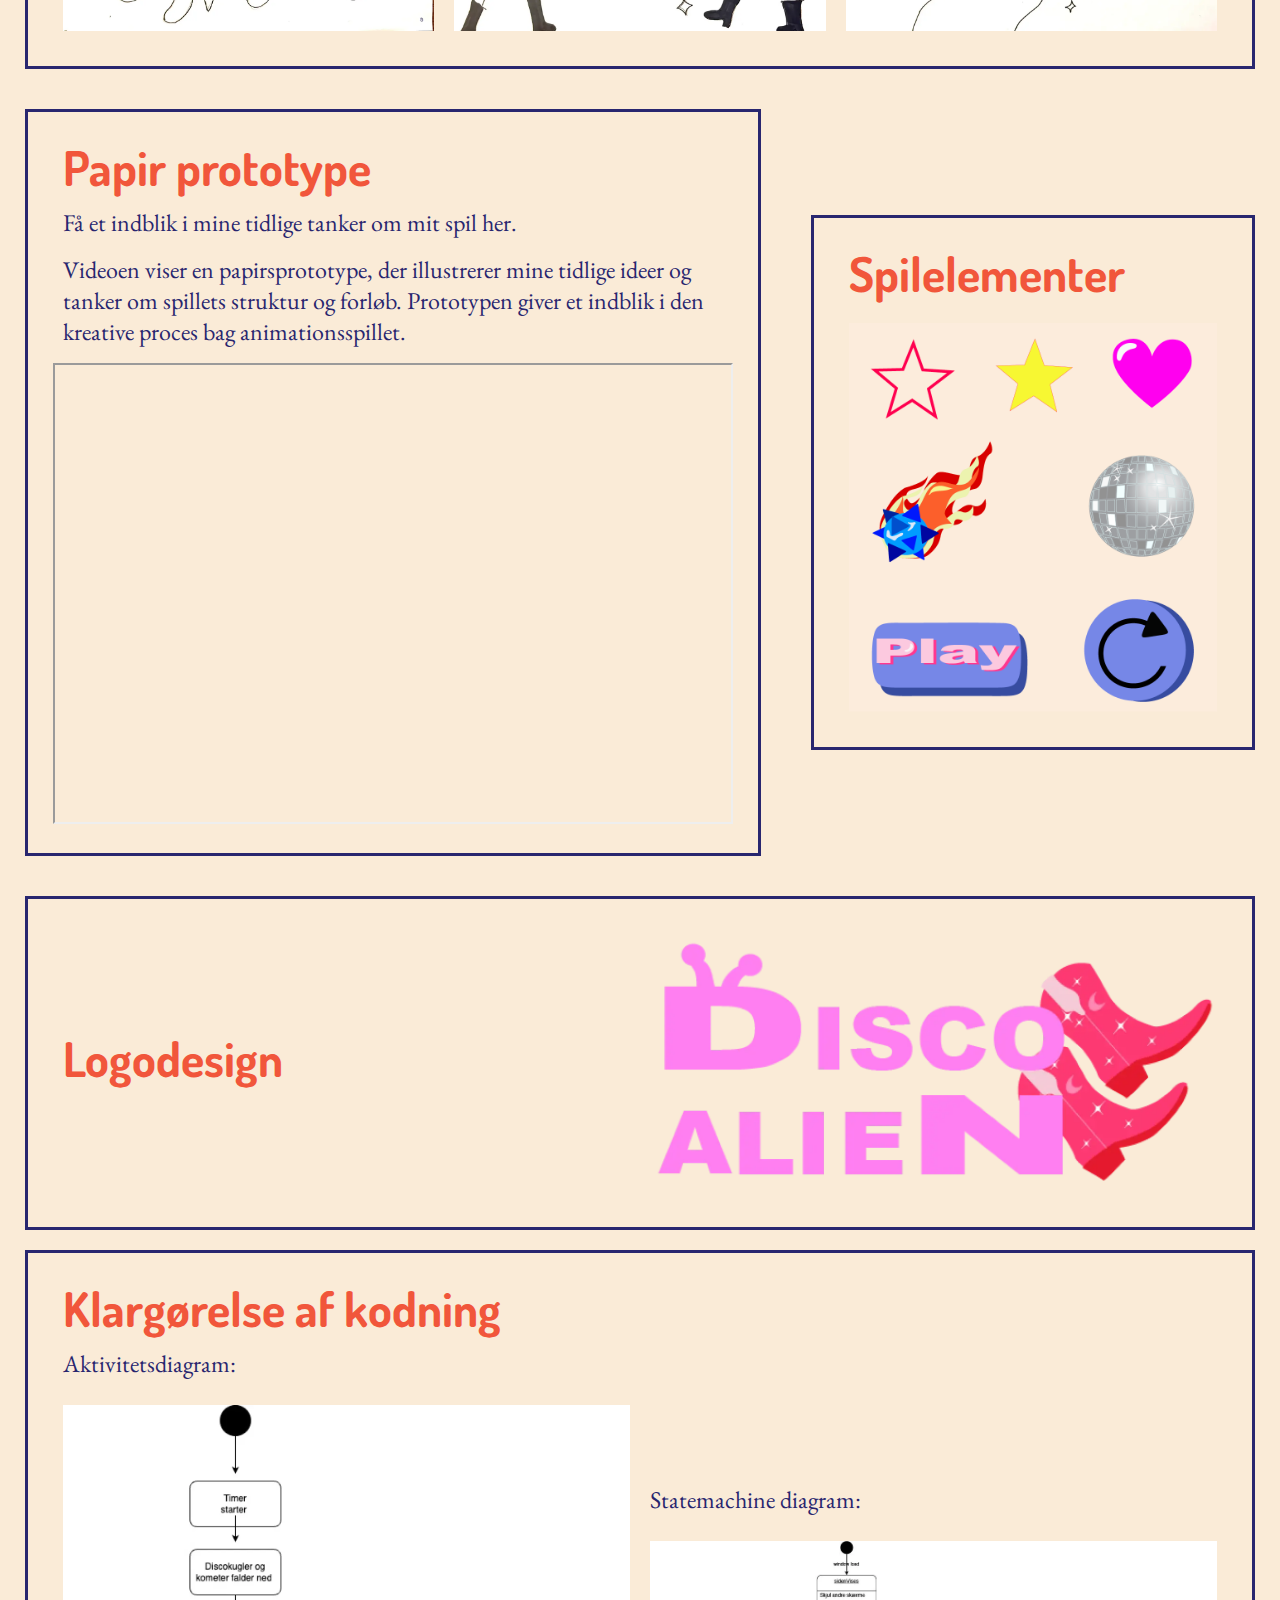
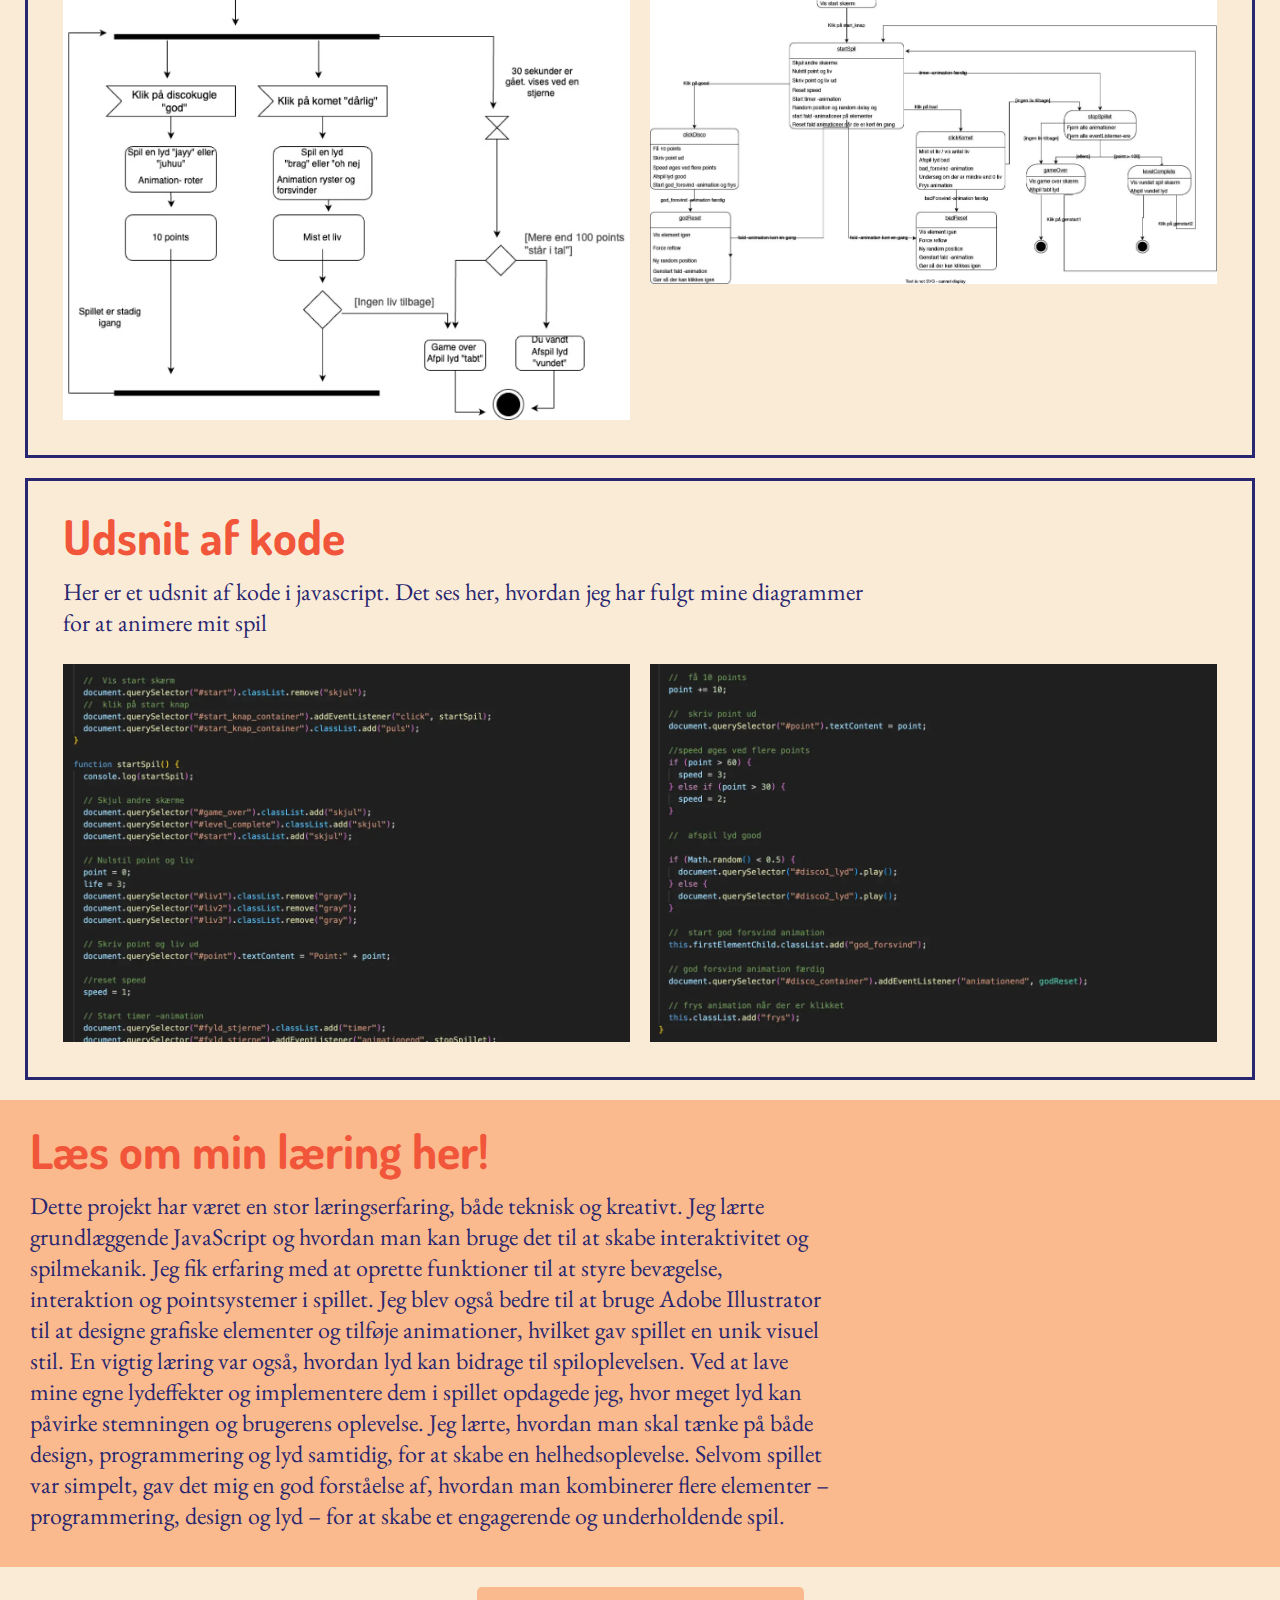
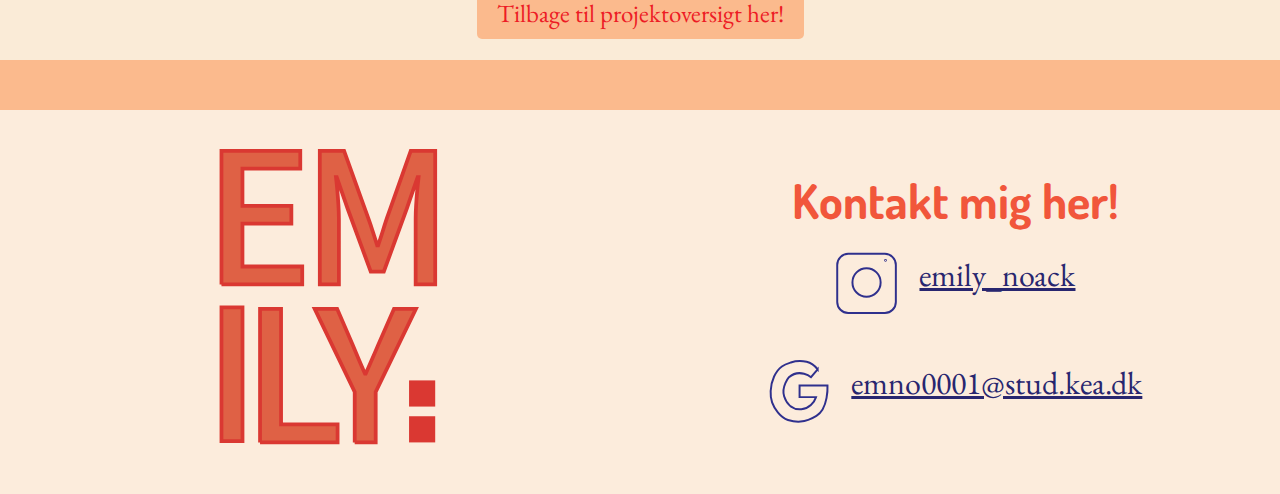
==== commit 4c816bb9: "rettelser2" ====
--- a/animation.html
+++ b/animation.html
@@ -24,7 +24,7 @@
         </div>
         <nav>
             <ul class="menu">
-                <li><a href="portefolie.html">Portefolie</a></li>
+                <li><a href="portefolie.html">Portfolio</a></li>
                 <li><a href="om.html">Om mig</a></li>
             </ul>
             <div class="burger">
@@ -59,7 +59,7 @@
                     <h2>Projektbeskrivelse</h2>
                     <p>I tema 3 skulle jeg designe og lave mit eget spil, og samtidig lære de grundlæggende færdigheder
                         i JavaScript. Mit spil
-                        handler om disco aliens, hvor spilleren skal trykke på discokuglerne og undgå kometerne for at
+                        handler om disco aliens, hvor spilleren skal trykke på discokuglerne og undgå kometerne i at
                         vinde. Selvom spillet er
                         simpelt, var målet at bruge JavaScript til at skabe interaktivitet og animationer, og samtidig
                         designe og implementere
@@ -72,7 +72,7 @@
                         interagerer med andre elementer i spillet, afspilles der passende lyde, hvilket giver spillet en
                         ekstra dimension.</p>
                 </div>
-                <a class="knap1" href="https://emilynoack.dk/kea/04_animation/websitef%c3%a6rdig/index.html  ">Se hjemmeside
+                <a class="knap1" href="https://emilynoack.dk/kea/04_animation/websitef%c3%a6rdig/index.html  ">Se spil
                     her!</a>
             </div>
         </div>
@@ -115,9 +115,9 @@
             <div class="border">
                 <h2>Papir prototype</h2>
                 <p>Få et indblik i mine tidlige tanker om mit spil her.</p>
-                <p>Her kan du se en video, hvor jeg går i dybden med processen bag min papirsprototype, som er nøje
-                    udarbejdet på baggrund
-                    af mine allerførste skitser og fungerer som et vigtigt trin i mit designarbejde</p>
+                <p>Videoen viser en papirsprototype, der illustrerer mine tidlige ideer og tanker om spillets struktur og forløb.
+                Prototypen giver et indblik i den kreative proces bag animationsspillet.</p>
+        
                 <iframe class="video" width="280" height="200"
                     src="https://www.youtube.com/embed/tL1UjH1EBmk?si=UHPE0DF0QE2sYAF0" title="YouTube video player"
                     allow="accelerometer; autoplay; clipboard-write; encrypted-media; gyroscope; picture-in-picture; web-share"
@@ -156,7 +156,7 @@
 
         <div class="border">
             <h2>Udsnit af kode</h2>
-            <p>Her er et udsnit af kode i javascript. Det ses her hvordan jeg har fulgt mine diagrammer for af animere
+            <p>Her er et udsnit af kode i javascript. Det ses her, hvordan jeg har fulgt mine diagrammer for at animere
                 mit spil</p>
             <div class="grid_1-1">
                 <img src="img/spil/kode1spil.webp" alt="kode1">
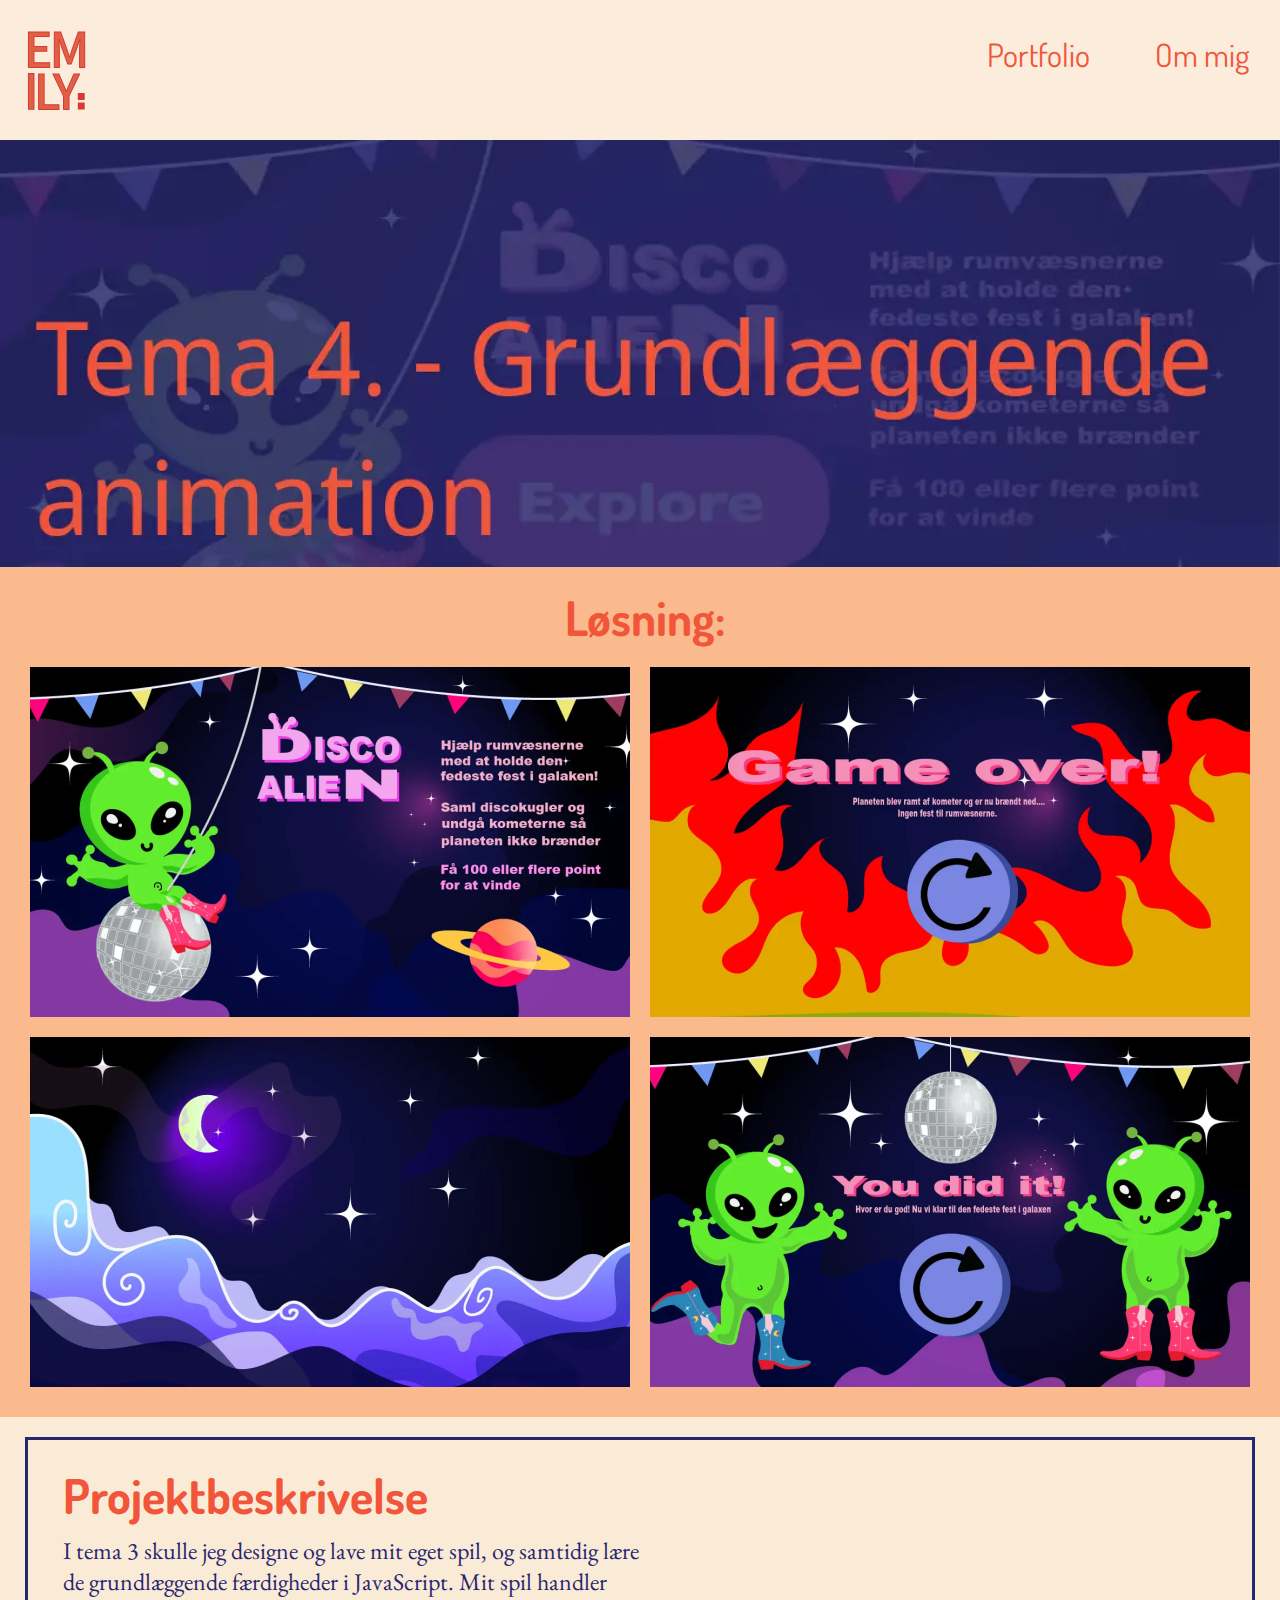
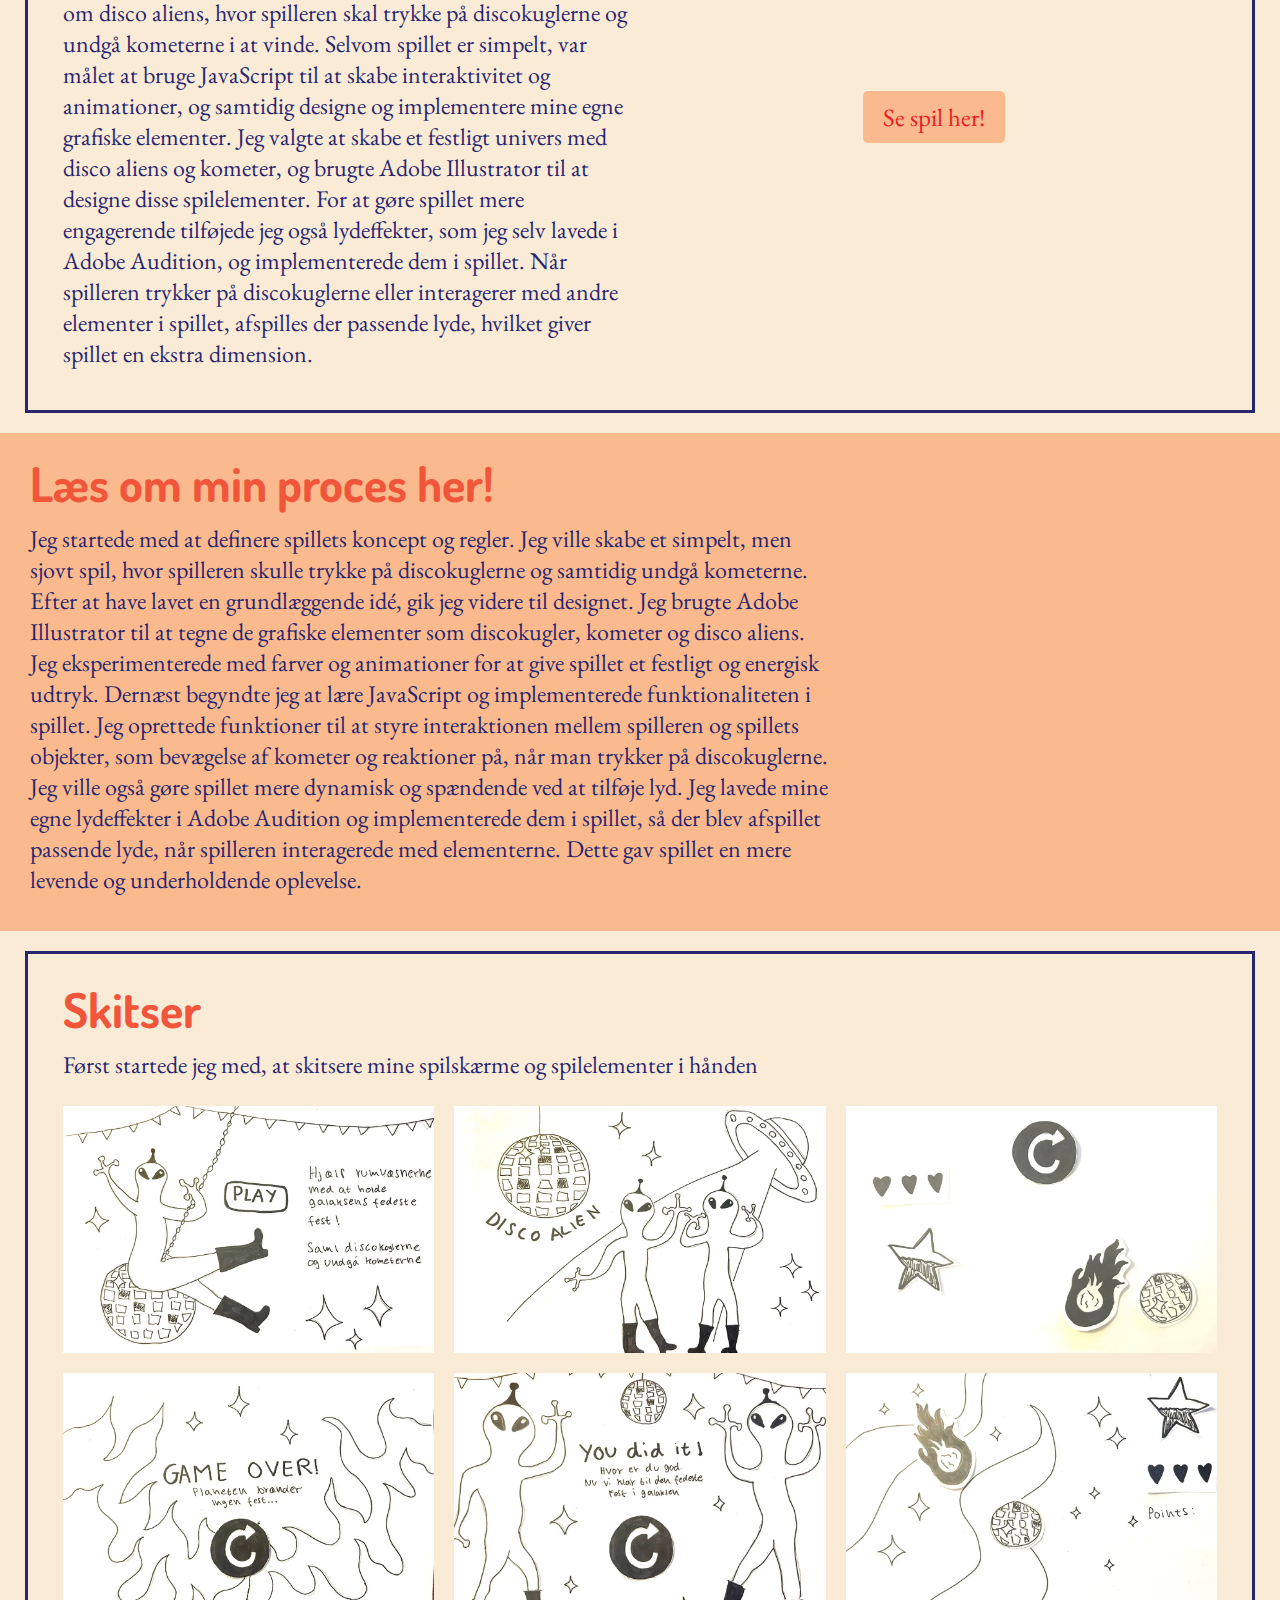
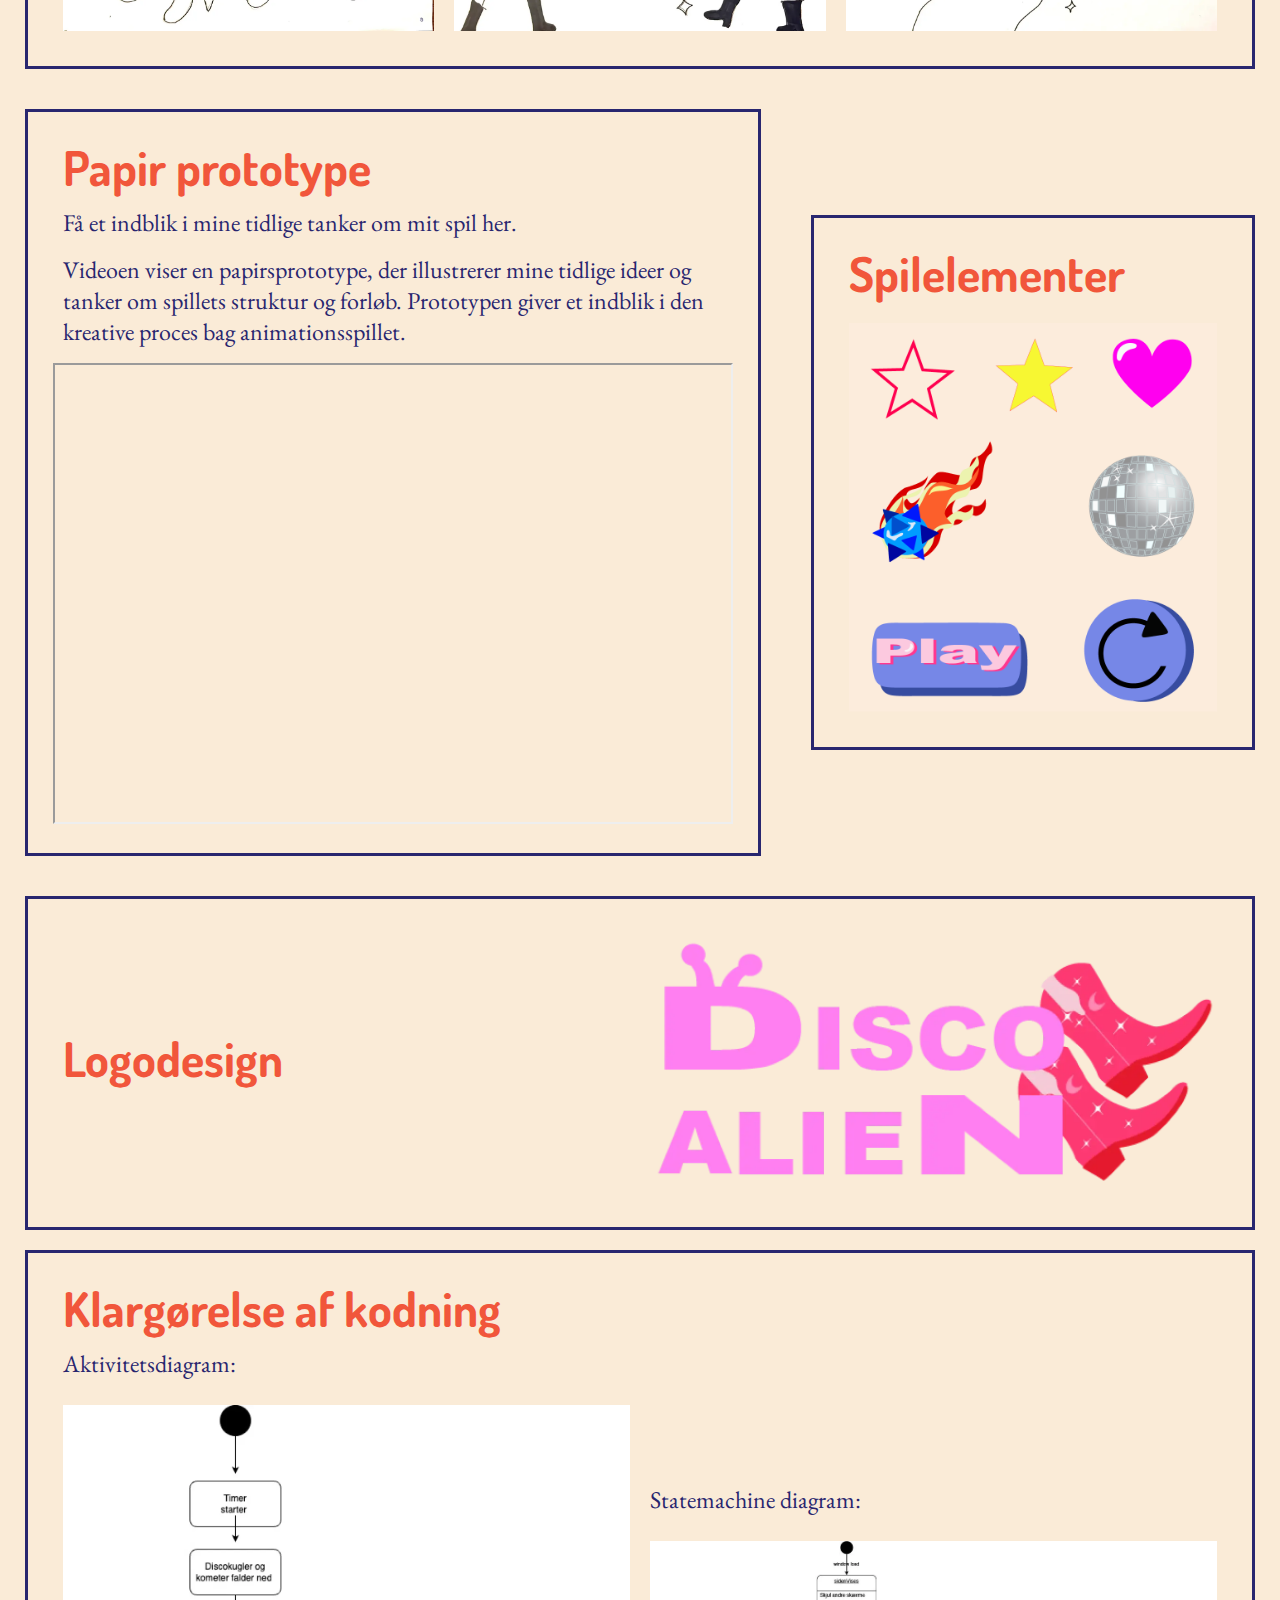
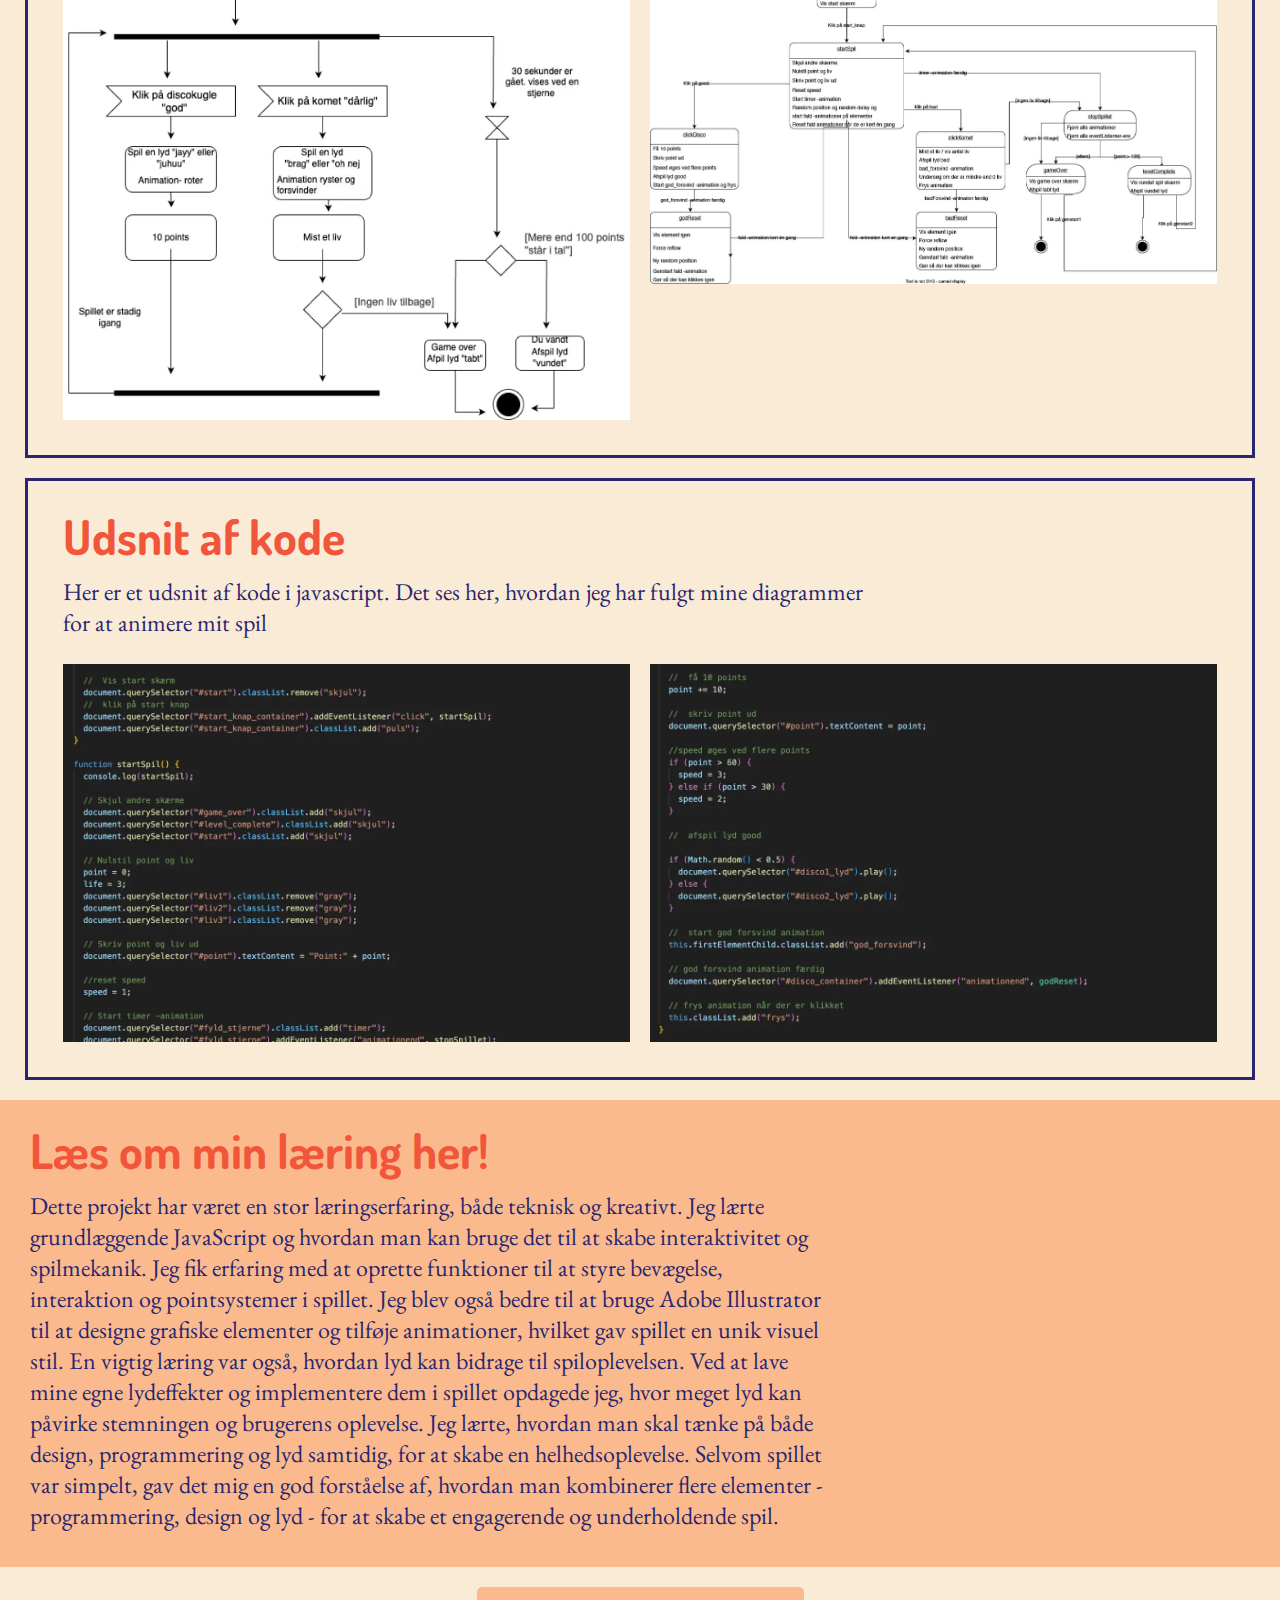
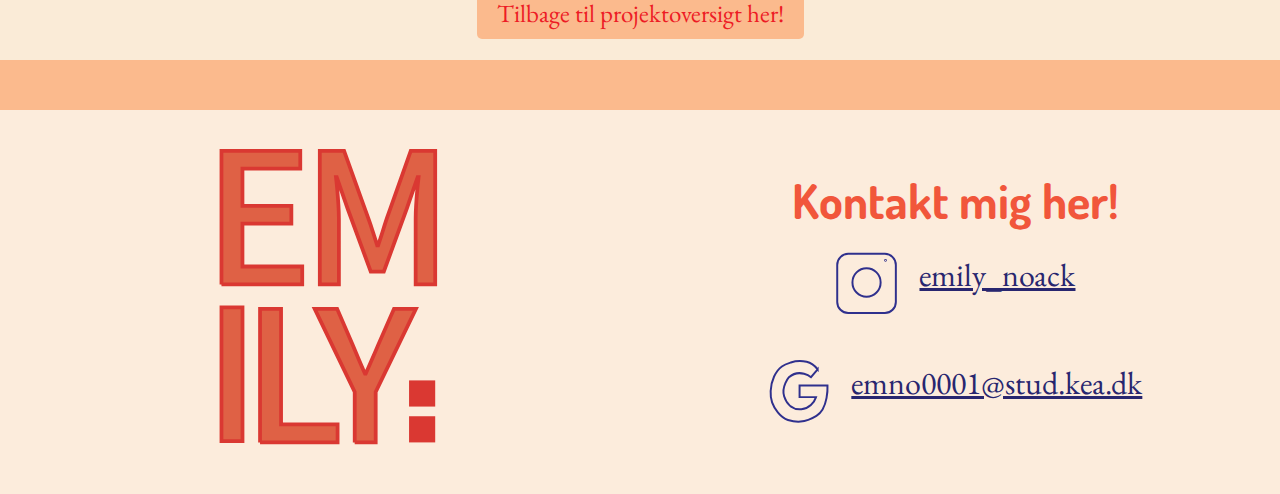
==== commit 11e98cac: "lazy loading" ====
--- a/animation.html
+++ b/animation.html
@@ -44,10 +44,10 @@
                 Løsning:
             </h2>
             <div class="grid_1-1">
-                <img src="img/spil/dok21.webp" alt="">
-                <img src="img/spil/dok22.webp" alt="">
-                <img src="img/spil/dok23.webp" alt="">
-                <img src="img/spil/dok24.webp" alt="">
+                <img src="img/spil/dok21.webp" alt="side1">
+                <img src="img/spil/dok22.webp" alt="side2">
+                <img src="img/spil/dok23.webp" alt="side3">
+                <img src="img/spil/dok24.webp" alt="side4">
             </div>
 
         </div>
@@ -102,12 +102,12 @@
             <h2>Skitser</h2>
             <p>Først startede jeg med, at skitsere mine spilskærme og spilelementer i hånden</p>
             <div class="grid_1-1-1">
-                <img src="img/spil/skitse1spil.webp" alt="skitse1">
-                <img src="img/spil/skitse2spil.webp" alt="skitse2">
-                <img src="img/spil/skitse3spil.webp" alt="skitse3">
-                <img src="img/spil/skitse4spil.webp" alt="skitse4">
-                <img src="img/spil/skitse5spil.webp" alt="skitse5">
-                <img src="img/spil/skitse6spil.webp" alt="skitse6">
+                <img src="img/spil/skitse1spil.webp" alt="skitse1" loading="lazy">
+                <img src="img/spil/skitse2spil.webp" alt="skitse2" loading="lazy">
+                <img src="img/spil/skitse3spil.webp" alt="skitse3" loading="lazy">
+                <img src="img/spil/skitse4spil.webp" alt="skitse4" loading="lazy">
+                <img src="img/spil/skitse5spil.webp" alt="skitse5" loading="lazy">
+                <img src="img/spil/skitse6spil.webp" alt="skitse6" loading="lazy">
             </div>
         </div>
 
@@ -121,13 +121,13 @@
                 <iframe class="video" width="280" height="200"
                     src="https://www.youtube.com/embed/tL1UjH1EBmk?si=UHPE0DF0QE2sYAF0" title="YouTube video player"
                     allow="accelerometer; autoplay; clipboard-write; encrypted-media; gyroscope; picture-in-picture; web-share"
-                    referrerpolicy="strict-origin-when-cross-origin" allowfullscreen></iframe>
+                    referrerpolicy="strict-origin-when-cross-origin" loading="lazy" allowfullscreen></iframe>
             </div>
 
 
             <div class="border">
                 <h2>Spilelementer</h2>
-                <img src="img/spil/Artboard.webp" alt="spil_elementer">
+                <img src="img/spil/Artboard.webp" alt="spil_elementer" loading="lazy">
             </div>
         </div>
 
@@ -135,7 +135,7 @@
         <div class="border">
             <div class="grid_1-1">
                 <h2>Logodesign</h2>
-                <img src="img/spil/logospil.webp" alt="logo">
+                <img src="img/spil/logospil.webp" alt="logo" loading="lazy">
             </div>
         </div>
 
@@ -144,12 +144,12 @@
             <div class="grid_1-1">
                 <div>
                     <p>Aktivitetsdiagram:</p>
-                    <img src="img/spil/aktivitetsdiagram.webp" alt="diagram1">
+                    <img src="img/spil/aktivitetsdiagram.webp" alt="diagram1" loading="lazy">
                 </div>
 
                 <div>
                     <p>Statemachine diagram:</p>
-                    <img src="img/spil/statediagram.webp" alt="diagram2">
+                    <img src="img/spil/statediagram.webp" alt="diagram2" loading="lazy">
                 </div>
             </div>
         </div>
@@ -159,8 +159,8 @@
             <p>Her er et udsnit af kode i javascript. Det ses her, hvordan jeg har fulgt mine diagrammer for at animere
                 mit spil</p>
             <div class="grid_1-1">
-                <img src="img/spil/kode1spil.webp" alt="kode1">
-                <img src="img/spil/kode2spil.webp" alt="">
+                <img src="img/spil/kode1spil.webp" alt="kode1" loading="lazy">
+                <img src="img/spil/kode2spil.webp" alt="kode2" loading="lazy">
             </div>
         </div>
 
@@ -180,8 +180,8 @@
                 design, programmering
                 og lyd samtidig, for at skabe en helhedsoplevelse. Selvom spillet var simpelt, gav det mig en god
                 forståelse af, hvordan
-                man kombinerer flere elementer – programmering, design og lyd – for at skabe et engagerende og
-                underholdende spil.  </p>
+                man kombinerer flere elementer - programmering, design og lyd - for at skabe et engagerende og
+                underholdende spil.</p>
 
         </div>
 
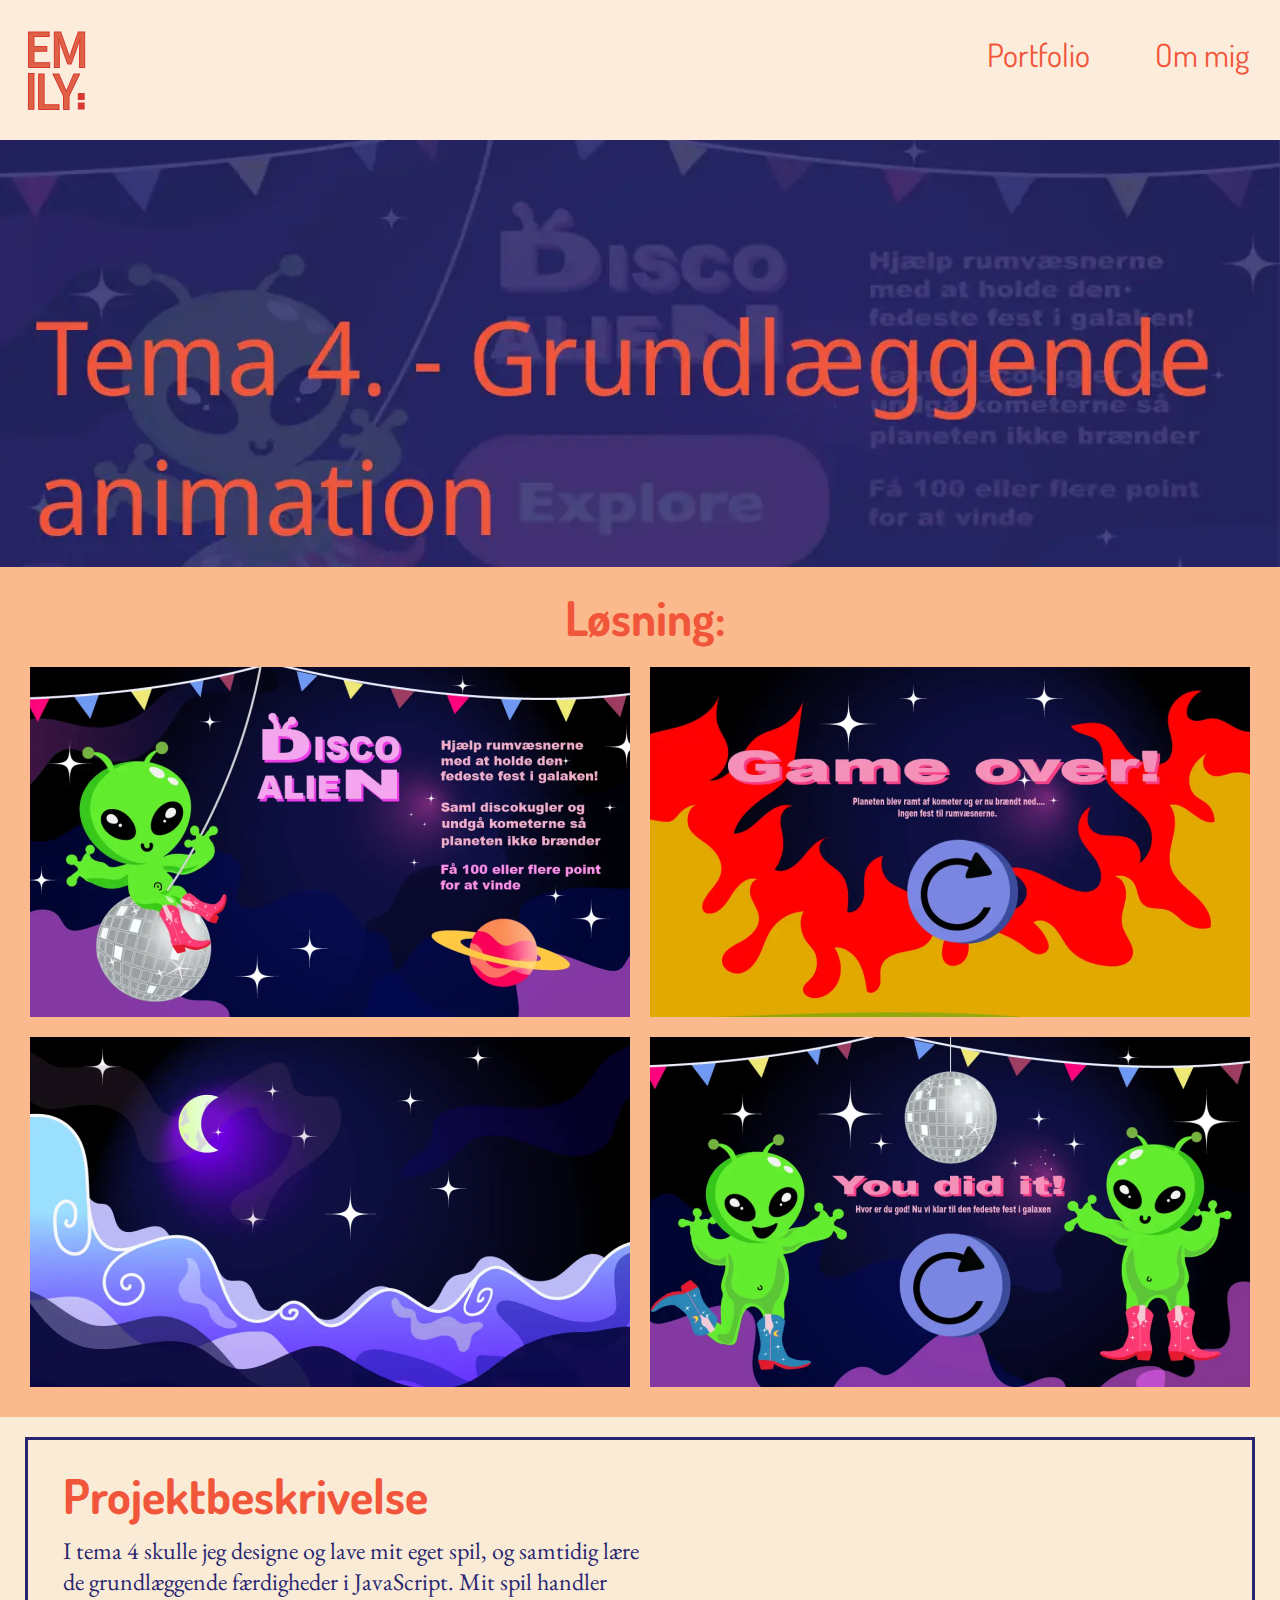
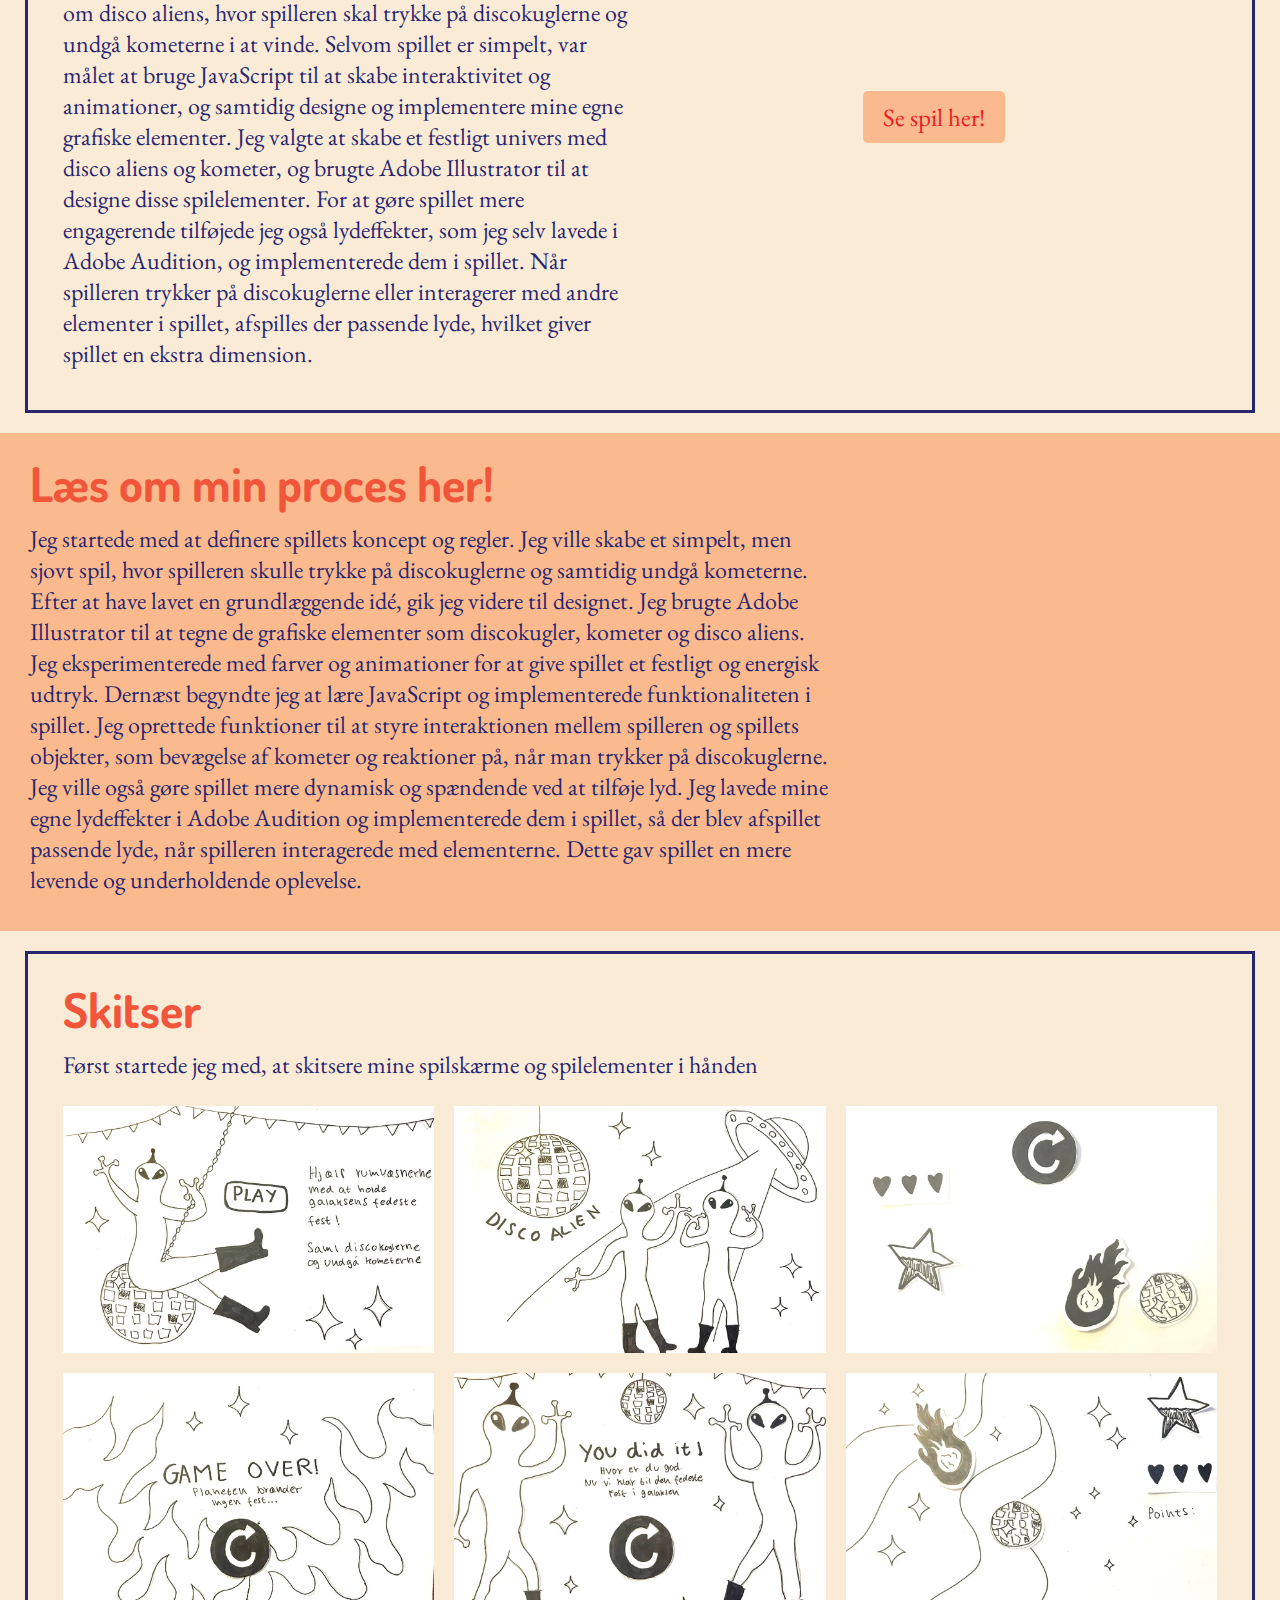
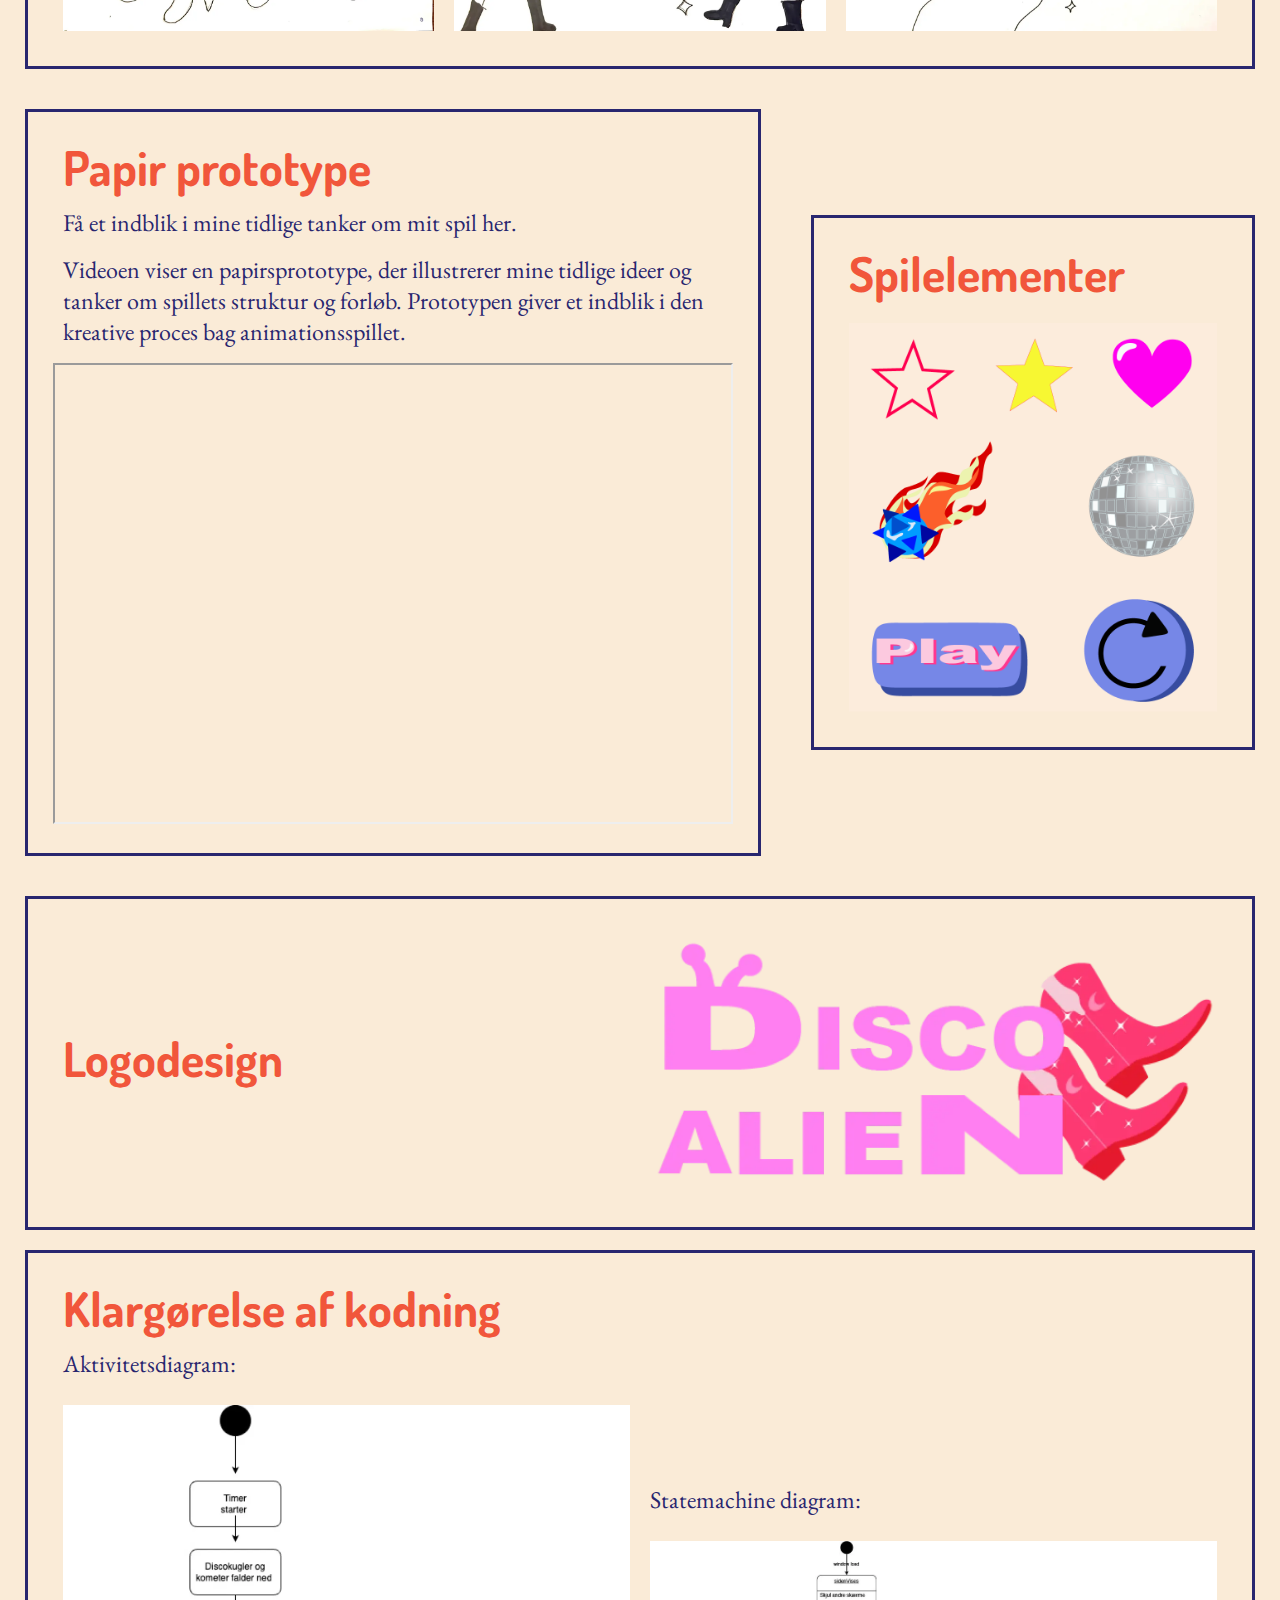
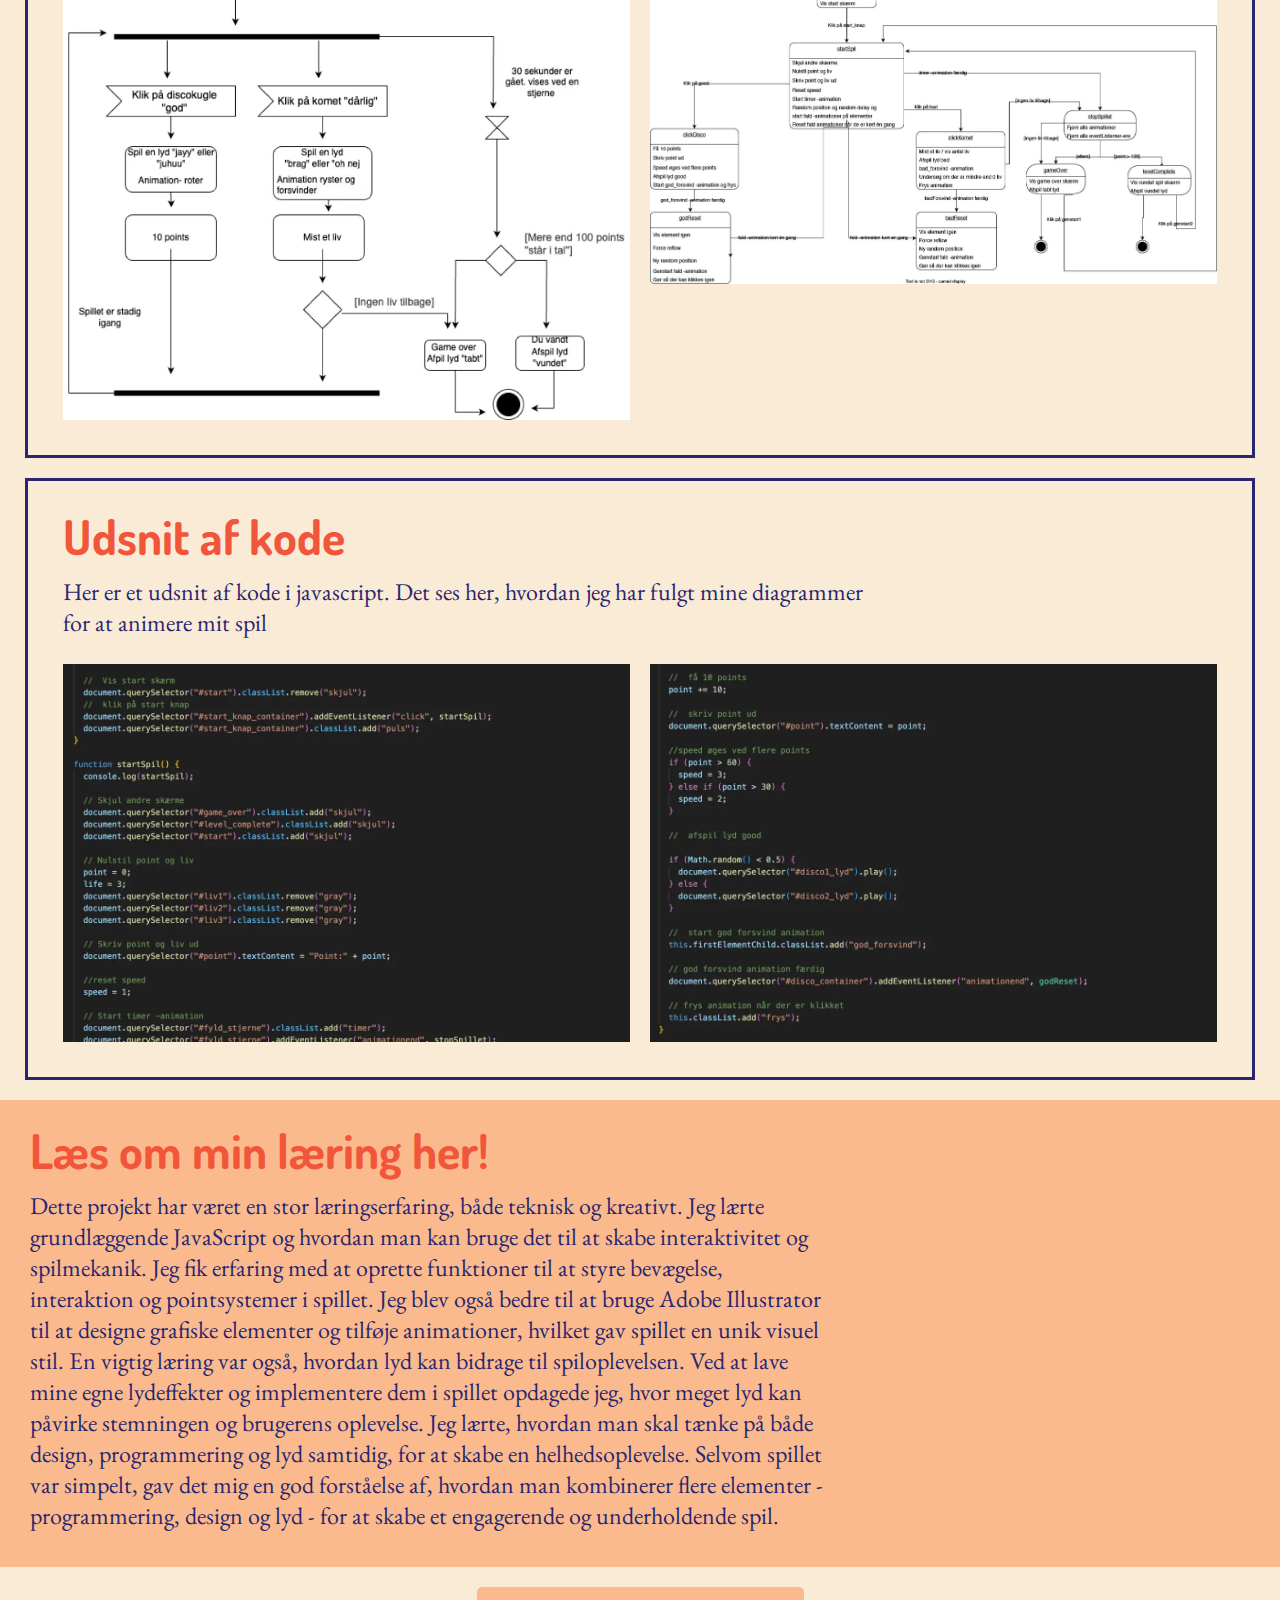
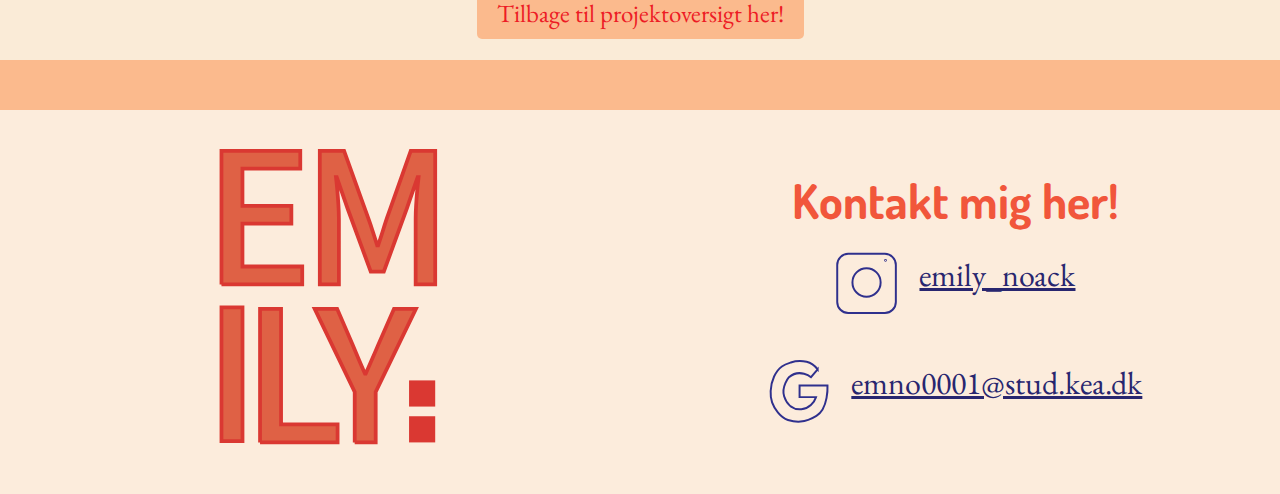
==== commit cc6518b6: "tekst rettelser" ====
--- a/animation.html
+++ b/animation.html
@@ -57,7 +57,7 @@
             <div class="grid_1-1">
                 <div>
                     <h2>Projektbeskrivelse</h2>
-                    <p>I tema 3 skulle jeg designe og lave mit eget spil, og samtidig lære de grundlæggende færdigheder
+                    <p>I tema 4 skulle jeg designe og lave mit eget spil, og samtidig lære de grundlæggende færdigheder
                         i JavaScript. Mit spil
                         handler om disco aliens, hvor spilleren skal trykke på discokuglerne og undgå kometerne i at
                         vinde. Selvom spillet er
